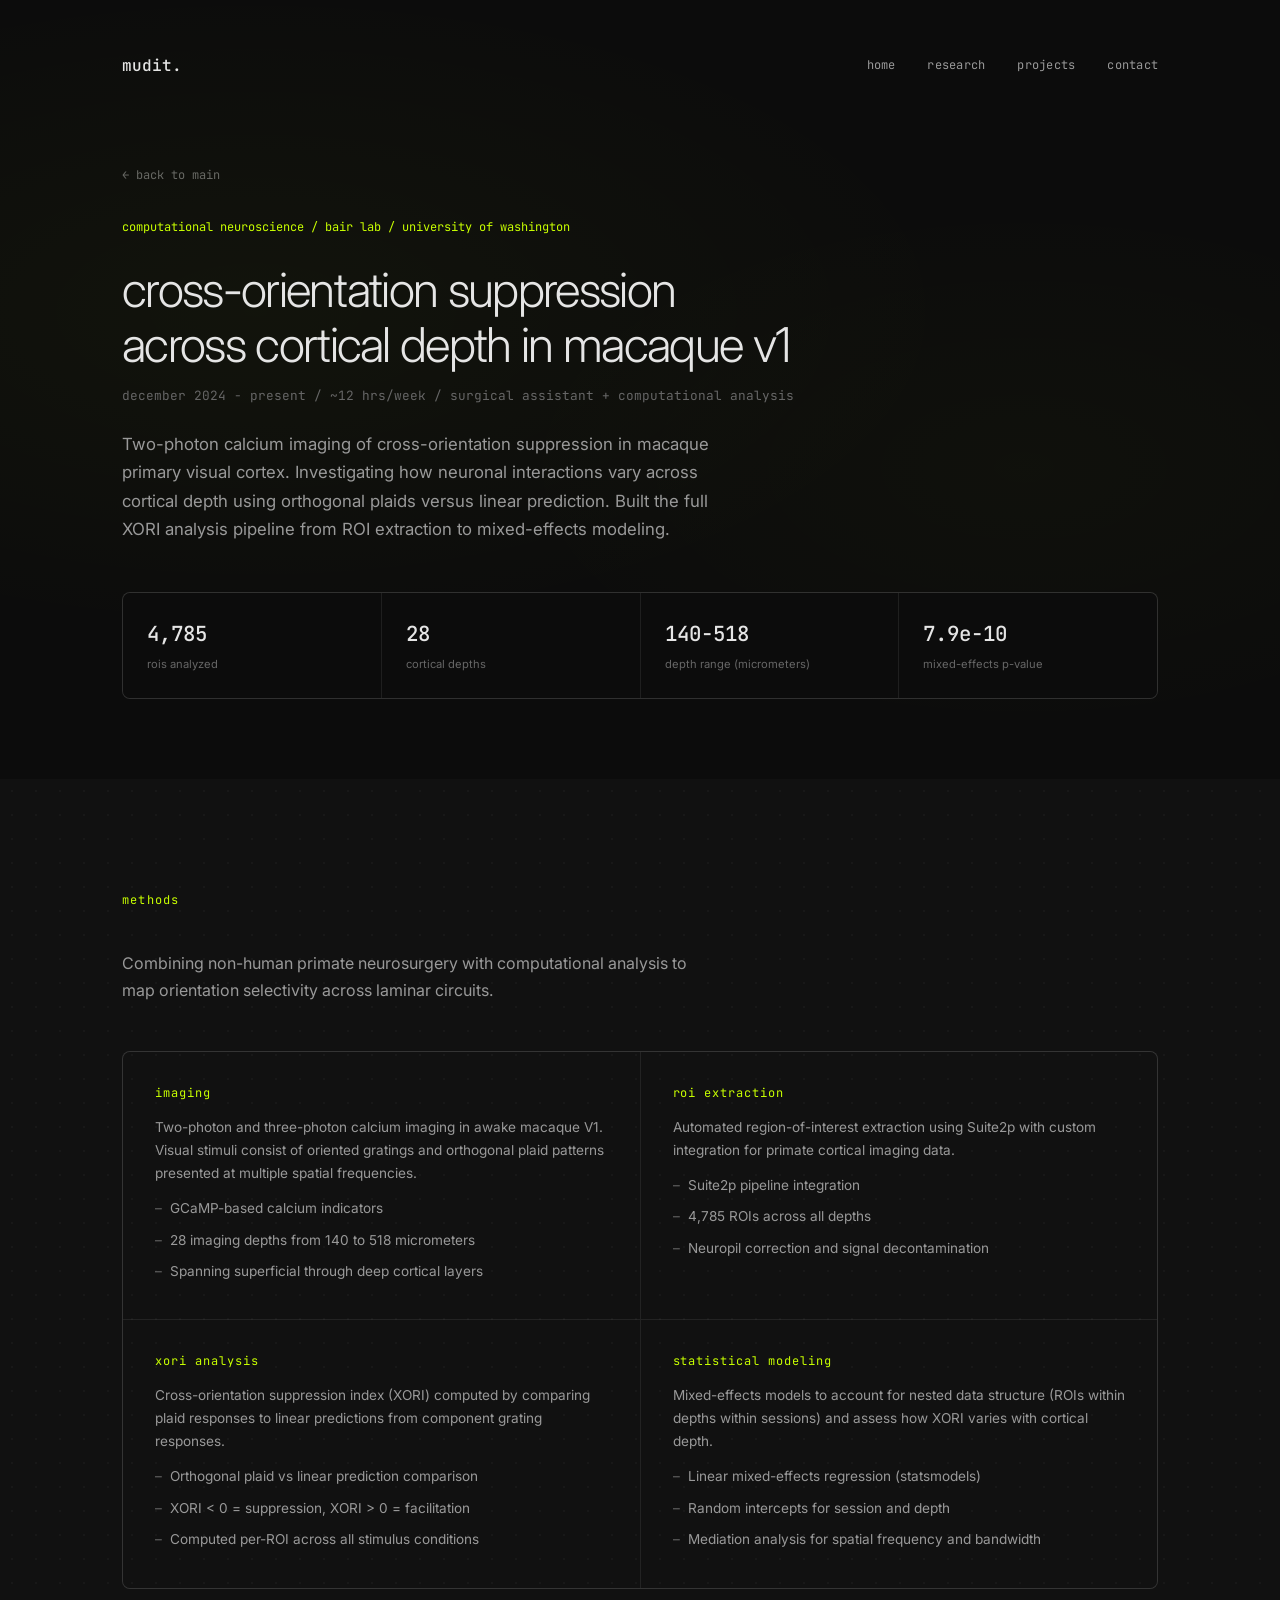
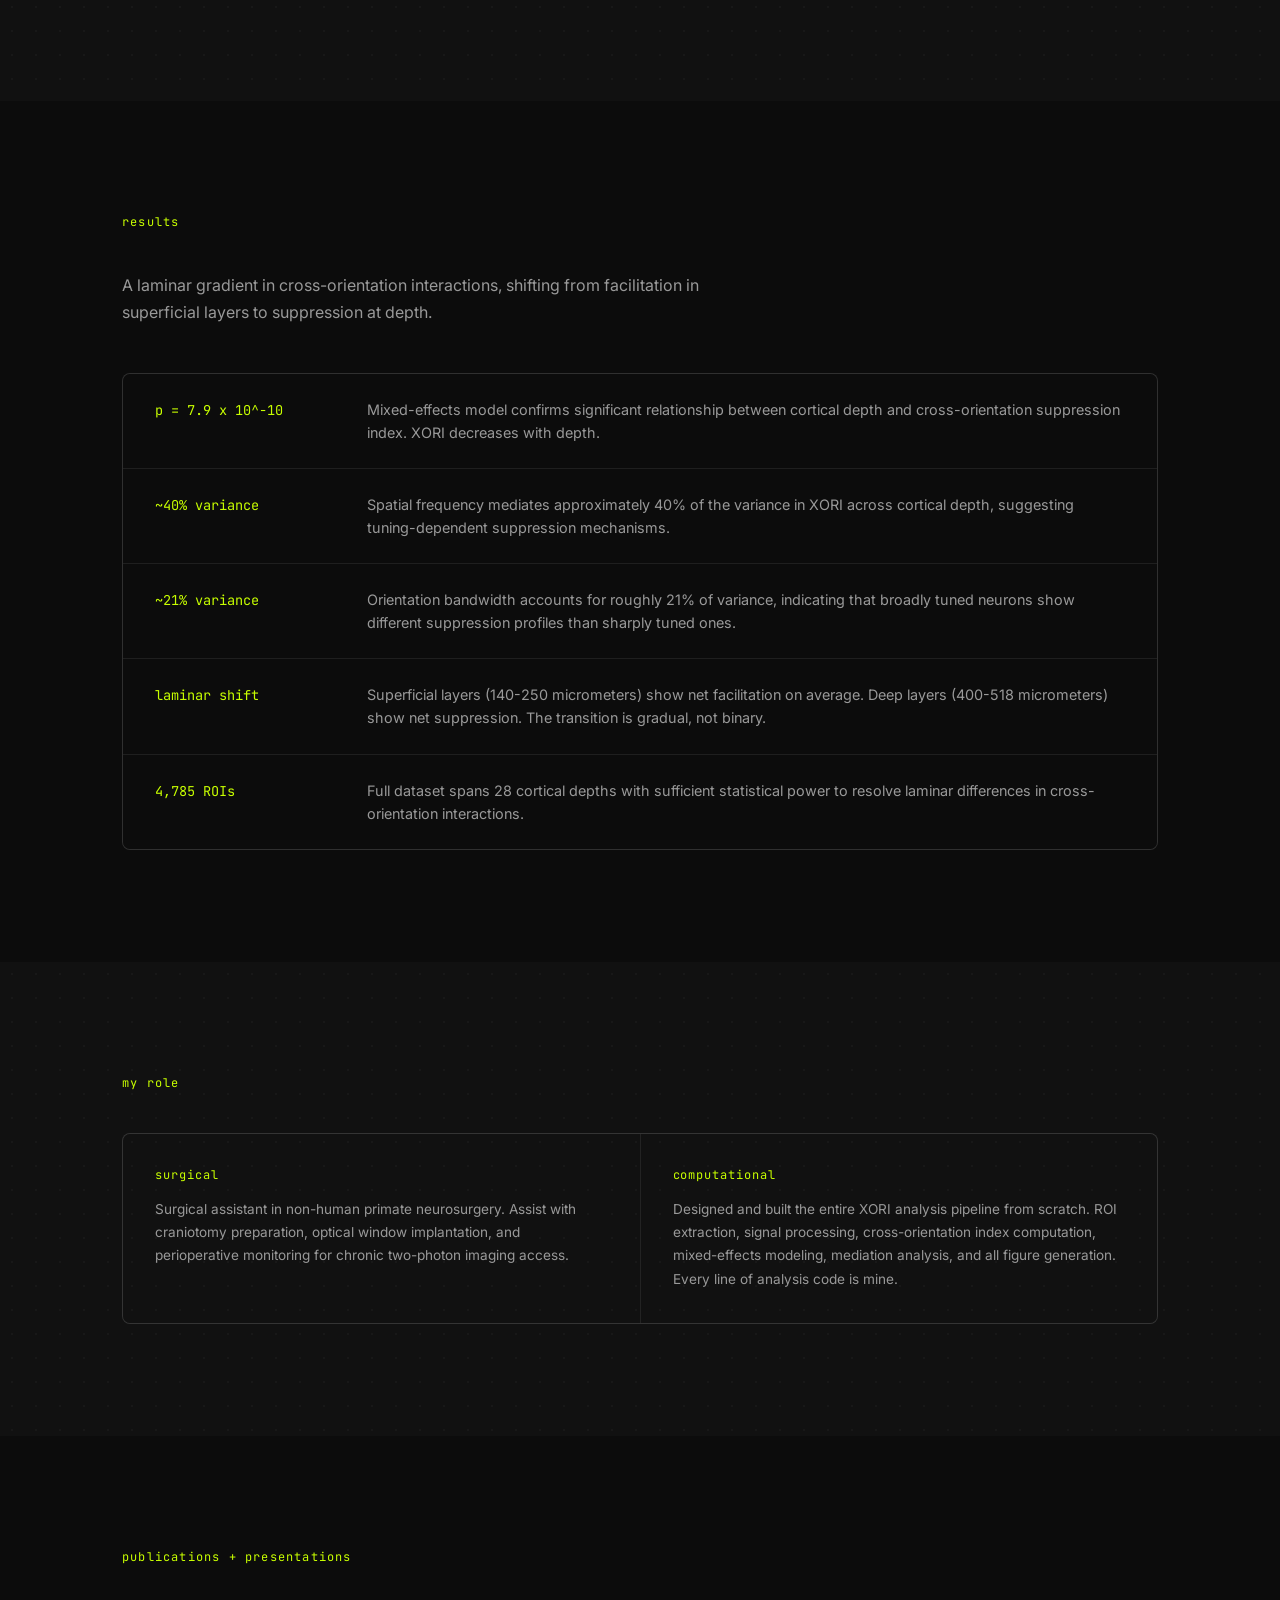
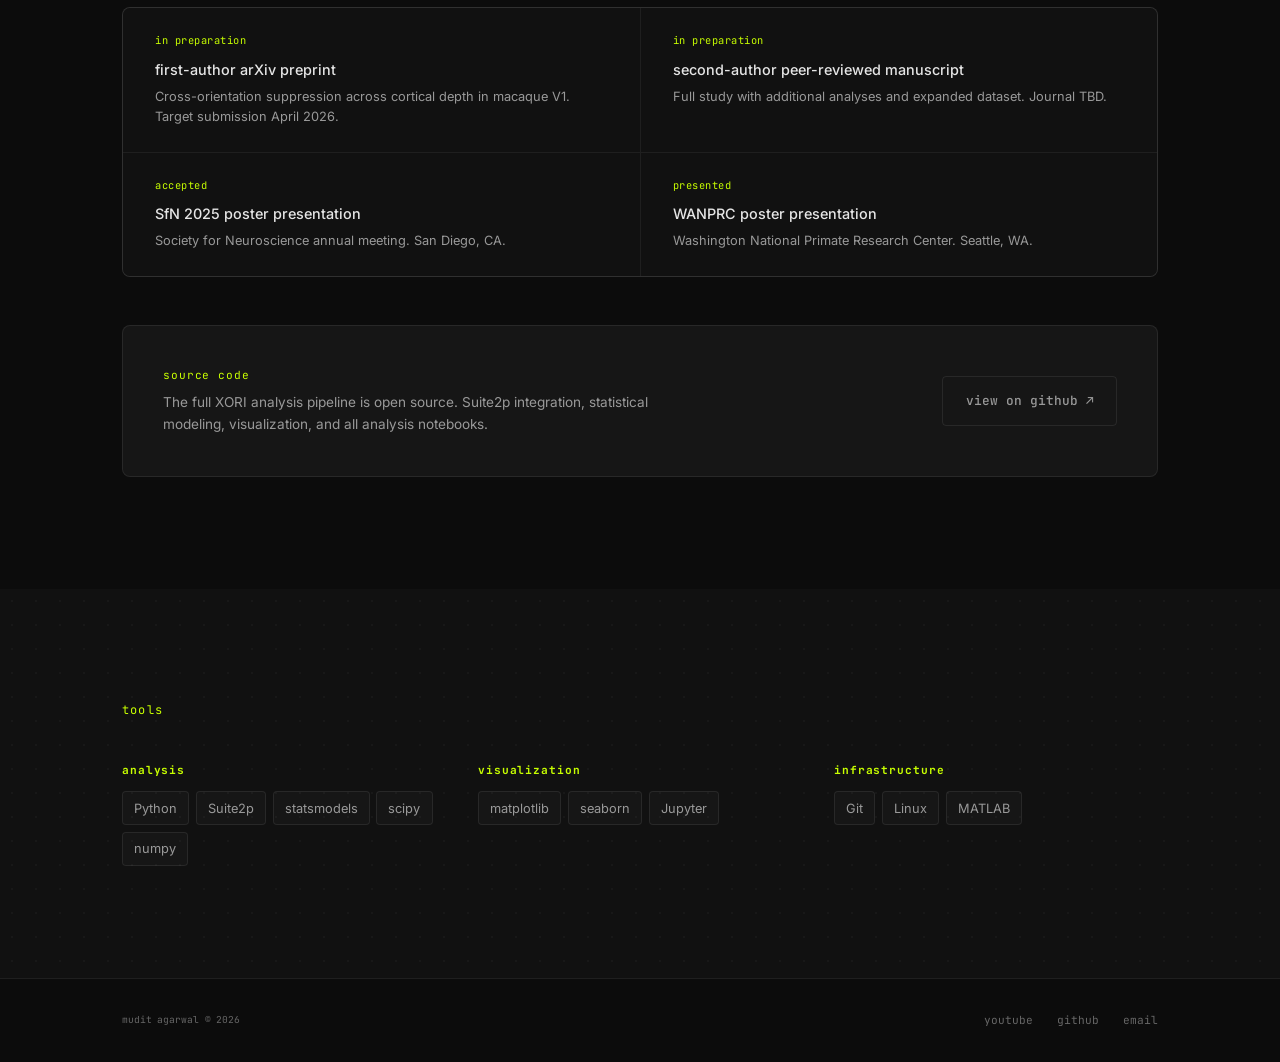
==== bair-lab.html @ 614f2a37 "feat: major v2 update with personality, dynamic stats, scroll cat Rotating status bar with fun messa" ====
<!DOCTYPE html>
<html lang="en">
<head>
  <meta charset="UTF-8">
  <meta name="viewport" content="width=device-width, initial-scale=1.0">
  <title>Bair Lab | Mudit Agarwal</title>
  <meta name="description" content="Two-photon calcium imaging of cross-orientation suppression in macaque V1. Bair Lab, University of Washington.">
  <link rel="icon" type="image/svg+xml" href="favicon.svg">
  <link rel="stylesheet" href="styles.css">
  <link rel="preconnect" href="https://fonts.googleapis.com">
  <link rel="preconnect" href="https://fonts.gstatic.com" crossorigin>
  <link href="https://fonts.googleapis.com/css2?family=Inter:wght@300;400;500;600&family=JetBrains+Mono:wght@400;500&display=swap" rel="stylesheet">
  <style>
    /* bair lab page-specific styles */
    .back-link {
      font-family: var(--mono);
      font-size: 0.75rem;
      color: var(--text-dim);
      transition: color var(--transition), padding-left 0.2s ease;
      display: inline-flex;
      align-items: center;
      gap: 0.4rem;
    }

    .back-link:hover {
      color: var(--accent);
      padding-left: 0.25rem;
    }

    .lab-hero {
      padding: 10rem 0 5rem;
      position: relative;
      overflow: hidden;
    }

    .lab-hero::before {
      content: '';
      position: absolute;
      inset: 0;
      background:
        radial-gradient(ellipse 80% 60% at 20% 40%, rgba(200, 255, 0, 0.03) 0%, transparent 70%),
        radial-gradient(ellipse 60% 50% at 80% 60%, rgba(200, 255, 0, 0.02) 0%, transparent 70%);
      pointer-events: none;
    }

    .lab-hero-content {
      position: relative;
      z-index: 2;
      max-width: 700px;
    }

    .lab-hero-tag {
      font-family: var(--mono);
      font-size: 0.75rem;
      color: var(--accent);
      text-transform: lowercase;
      margin-bottom: 1.5rem;
      animation: hero-fade-up 0.8s var(--ease-out-expo) 0.1s both;
    }

    .lab-hero-title {
      font-size: clamp(2rem, 4vw, 3rem);
      font-weight: 300;
      line-height: 1.15;
      letter-spacing: -0.035em;
      margin-bottom: 0.75rem;
      animation: hero-fade-up 0.8s var(--ease-out-expo) 0.25s both;
    }

    .lab-hero-role {
      font-family: var(--mono);
      font-size: 0.8rem;
      color: var(--text-dim);
      margin-bottom: 1.5rem;
      animation: hero-fade-up 0.8s var(--ease-out-expo) 0.35s both;
    }

    .lab-hero-desc {
      color: var(--text-secondary);
      font-size: 1.05rem;
      line-height: 1.7;
      max-width: 600px;
      animation: hero-fade-up 0.8s var(--ease-out-expo) 0.45s both;
    }

    .lab-stats {
      display: grid;
      grid-template-columns: repeat(4, 1fr);
      gap: 1px;
      background: var(--border);
      border: 1px solid var(--border);
      border-radius: 8px;
      overflow: hidden;
      margin-top: 3rem;
      animation: hero-fade-up 0.8s var(--ease-out-expo) 0.55s both;
    }

    .lab-stat {
      background: var(--bg);
      padding: 1.5rem;
      display: flex;
      flex-direction: column;
      gap: 0.25rem;
      transition: background 0.3s ease;
    }

    .lab-stat:hover {
      background: var(--bg-card);
    }

    .lab-stat-num {
      font-family: var(--mono);
      font-size: 1.3rem;
      color: var(--text);
      font-weight: 500;
    }

    .lab-stat-label {
      font-size: 0.7rem;
      color: var(--text-dim);
      text-transform: lowercase;
    }

    /* methods */
    .methods-grid {
      display: grid;
      grid-template-columns: repeat(2, 1fr);
      gap: 1px;
      background: var(--border);
      border: 1px solid var(--border);
      border-radius: 8px;
      overflow: hidden;
    }

    .method-card {
      background: var(--bg-alt);
      padding: 2rem;
      transition: background 0.3s ease;
    }

    .method-card:hover {
      background: var(--bg-card-hover);
    }

    .method-card h4 {
      font-family: var(--mono);
      font-size: 0.75rem;
      color: var(--accent);
      text-transform: lowercase;
      letter-spacing: 0.08em;
      margin-bottom: 0.75rem;
      font-weight: 400;
    }

    .method-card p {
      color: var(--text-secondary);
      font-size: 0.85rem;
      line-height: 1.7;
    }

    .method-card ul {
      list-style: none;
      margin-top: 0.5rem;
    }

    .method-card li {
      color: var(--text-secondary);
      font-size: 0.85rem;
      padding: 0.3rem 0;
      line-height: 1.6;
    }

    .method-card li::before {
      content: '\2013';
      margin-right: 0.5rem;
      color: var(--text-dim);
    }

    /* results */
    .results-list {
      display: flex;
      flex-direction: column;
      gap: 1px;
      background: var(--border);
      border: 1px solid var(--border);
      border-radius: 8px;
      overflow: hidden;
    }

    .result-item {
      background: var(--bg);
      padding: 1.5rem 2rem;
      display: grid;
      grid-template-columns: 180px 1fr;
      gap: 2rem;
      align-items: baseline;
      transition: background 0.3s ease;
    }

    .result-item:hover {
      background: var(--bg-card);
    }

    .result-metric {
      font-family: var(--mono);
      font-size: 0.85rem;
      color: var(--accent);
    }

    .result-desc {
      color: var(--text-secondary);
      font-size: 0.9rem;
      line-height: 1.6;
    }

    /* publications */
    .output-grid {
      display: grid;
      grid-template-columns: repeat(2, 1fr);
      gap: 1px;
      background: var(--border);
      border: 1px solid var(--border);
      border-radius: 8px;
      overflow: hidden;
    }

    .output-card {
      background: var(--bg-alt);
      padding: 1.5rem 2rem;
      transition: background 0.3s ease;
    }

    .output-card:hover {
      background: var(--bg-card-hover);
    }

    .output-status {
      font-family: var(--mono);
      font-size: 0.65rem;
      color: var(--accent);
      text-transform: lowercase;
      margin-bottom: 0.5rem;
      letter-spacing: 0.05em;
    }

    .output-card h4 {
      font-size: 0.9rem;
      font-weight: 500;
      margin-bottom: 0.35rem;
    }

    .output-card p {
      color: var(--text-secondary);
      font-size: 0.8rem;
      line-height: 1.6;
    }

    /* github cta */
    .repo-cta {
      border: 1px solid var(--border);
      border-radius: 8px;
      padding: 2.5rem;
      background: var(--bg-card);
      display: flex;
      align-items: center;
      justify-content: space-between;
      gap: 2rem;
      transition: border-color 0.4s ease;
      margin-top: 3rem;
    }

    .repo-cta:hover {
      border-color: var(--border-hover);
    }

    .repo-cta-text h4 {
      font-family: var(--mono);
      font-size: 0.7rem;
      color: var(--accent);
      text-transform: lowercase;
      letter-spacing: 0.08em;
      margin-bottom: 0.5rem;
      font-weight: 400;
    }

    .repo-cta-text p {
      color: var(--text-secondary);
      font-size: 0.85rem;
      line-height: 1.6;
      max-width: 500px;
    }

    @media (max-width: 900px) {
      .lab-stats {
        grid-template-columns: repeat(2, 1fr);
      }

      .methods-grid {
        grid-template-columns: 1fr;
      }

      .output-grid {
        grid-template-columns: 1fr;
      }

      .result-item {
        grid-template-columns: 1fr;
        gap: 0.35rem;
      }
    }

    @media (max-width: 640px) {
      .lab-hero {
        padding: 7rem 0 3rem;
      }

      .lab-stats {
        grid-template-columns: 1fr 1fr;
      }

      .repo-cta {
        flex-direction: column;
        align-items: flex-start;
        padding: 2rem 1.5rem;
      }
    }

    @media (max-width: 414px) {
      .lab-hero {
        padding: 6rem 0 2.5rem;
      }

      .method-card {
        padding: 1.5rem;
      }
    }
  </style>
</head>
<body>

  <nav class="nav" id="nav">
    <div class="nav-inner">
      <a href="index.html" class="nav-name">mudit.</a>
      <div class="nav-links" id="navLinks">
        <a href="index.html">home</a>
        <a href="index.html#research">research</a>
        <a href="index.html#projects">projects</a>
        <a href="index.html#contact">contact</a>
      </div>
      <button class="nav-toggle" id="navToggle" aria-label="Menu">
        <span></span><span></span>
      </button>
    </div>
  </nav>

  <main>

    <section class="lab-hero">
      <div class="container">
        <a href="index.html" class="back-link">&larr; back to main</a>
        <div class="lab-hero-content" style="margin-top: 2rem;">
          <p class="lab-hero-tag">computational neuroscience / bair lab / university of washington</p>
          <h1 class="lab-hero-title">
            cross-orientation suppression<br>
            across cortical depth in macaque v1
          </h1>
          <p class="lab-hero-role">december 2024 - present / ~12 hrs/week / surgical assistant + computational analysis</p>
          <p class="lab-hero-desc">
            Two-photon calcium imaging of cross-orientation suppression in macaque primary visual cortex.
            Investigating how neuronal interactions vary across cortical depth using orthogonal plaids
            versus linear prediction. Built the full XORI analysis pipeline from ROI extraction to
            mixed-effects modeling.
          </p>
        </div>

        <div class="lab-stats">
          <div class="lab-stat">
            <span class="lab-stat-num">4,785</span>
            <span class="lab-stat-label">ROIs analyzed</span>
          </div>
          <div class="lab-stat">
            <span class="lab-stat-num">28</span>
            <span class="lab-stat-label">cortical depths</span>
          </div>
          <div class="lab-stat">
            <span class="lab-stat-num">140-518</span>
            <span class="lab-stat-label">depth range (micrometers)</span>
          </div>
          <div class="lab-stat">
            <span class="lab-stat-num">7.9e-10</span>
            <span class="lab-stat-label">mixed-effects p-value</span>
          </div>
        </div>
      </div>
    </section>

    <section class="section section-alt" id="methods">
      <div class="container">
        <h2 class="section-label mono">methods</h2>
        <p class="section-intro">Combining non-human primate neurosurgery with computational analysis to map orientation selectivity across laminar circuits.</p>

        <div class="methods-grid">
          <div class="method-card">
            <h4>imaging</h4>
            <p>Two-photon and three-photon calcium imaging in awake macaque V1. Visual stimuli consist of oriented gratings and orthogonal plaid patterns presented at multiple spatial frequencies.</p>
            <ul>
              <li>GCaMP-based calcium indicators</li>
              <li>28 imaging depths from 140 to 518 micrometers</li>
              <li>Spanning superficial through deep cortical layers</li>
            </ul>
          </div>
          <div class="method-card">
            <h4>roi extraction</h4>
            <p>Automated region-of-interest extraction using Suite2p with custom integration for primate cortical imaging data.</p>
            <ul>
              <li>Suite2p pipeline integration</li>
              <li>4,785 ROIs across all depths</li>
              <li>Neuropil correction and signal decontamination</li>
            </ul>
          </div>
          <div class="method-card">
            <h4>xori analysis</h4>
            <p>Cross-orientation suppression index (XORI) computed by comparing plaid responses to linear predictions from component grating responses.</p>
            <ul>
              <li>Orthogonal plaid vs linear prediction comparison</li>
              <li>XORI &lt; 0 = suppression, XORI &gt; 0 = facilitation</li>
              <li>Computed per-ROI across all stimulus conditions</li>
            </ul>
          </div>
          <div class="method-card">
            <h4>statistical modeling</h4>
            <p>Mixed-effects models to account for nested data structure (ROIs within depths within sessions) and assess how XORI varies with cortical depth.</p>
            <ul>
              <li>Linear mixed-effects regression (statsmodels)</li>
              <li>Random intercepts for session and depth</li>
              <li>Mediation analysis for spatial frequency and bandwidth</li>
            </ul>
          </div>
        </div>
      </div>
    </section>

    <section class="section" id="results">
      <div class="container">
        <h2 class="section-label mono">results</h2>
        <p class="section-intro">A laminar gradient in cross-orientation interactions, shifting from facilitation in superficial layers to suppression at depth.</p>

        <div class="results-list">
          <div class="result-item">
            <span class="result-metric">p = 7.9 x 10^-10</span>
            <span class="result-desc">Mixed-effects model confirms significant relationship between cortical depth and cross-orientation suppression index. XORI decreases with depth.</span>
          </div>
          <div class="result-item">
            <span class="result-metric">~40% variance</span>
            <span class="result-desc">Spatial frequency mediates approximately 40% of the variance in XORI across cortical depth, suggesting tuning-dependent suppression mechanisms.</span>
          </div>
          <div class="result-item">
            <span class="result-metric">~21% variance</span>
            <span class="result-desc">Orientation bandwidth accounts for roughly 21% of variance, indicating that broadly tuned neurons show different suppression profiles than sharply tuned ones.</span>
          </div>
          <div class="result-item">
            <span class="result-metric">laminar shift</span>
            <span class="result-desc">Superficial layers (140-250 micrometers) show net facilitation on average. Deep layers (400-518 micrometers) show net suppression. The transition is gradual, not binary.</span>
          </div>
          <div class="result-item">
            <span class="result-metric">4,785 ROIs</span>
            <span class="result-desc">Full dataset spans 28 cortical depths with sufficient statistical power to resolve laminar differences in cross-orientation interactions.</span>
          </div>
        </div>
      </div>
    </section>

    <section class="section section-alt" id="role">
      <div class="container">
        <h2 class="section-label mono">my role</h2>
        <div class="methods-grid">
          <div class="method-card">
            <h4>surgical</h4>
            <p>Surgical assistant in non-human primate neurosurgery. Assist with craniotomy preparation, optical window implantation, and perioperative monitoring for chronic two-photon imaging access.</p>
          </div>
          <div class="method-card">
            <h4>computational</h4>
            <p>Designed and built the entire XORI analysis pipeline from scratch. ROI extraction, signal processing, cross-orientation index computation, mixed-effects modeling, mediation analysis, and all figure generation. Every line of analysis code is mine.</p>
          </div>
        </div>
      </div>
    </section>

    <section class="section" id="outputs">
      <div class="container">
        <h2 class="section-label mono">publications + presentations</h2>

        <div class="output-grid">
          <div class="output-card">
            <div class="output-status">in preparation</div>
            <h4>first-author arXiv preprint</h4>
            <p>Cross-orientation suppression across cortical depth in macaque V1. Target submission April 2026.</p>
          </div>
          <div class="output-card">
            <div class="output-status">in preparation</div>
            <h4>second-author peer-reviewed manuscript</h4>
            <p>Full study with additional analyses and expanded dataset. Journal TBD.</p>
          </div>
          <div class="output-card">
            <div class="output-status">accepted</div>
            <h4>SfN 2025 poster presentation</h4>
            <p>Society for Neuroscience annual meeting. San Diego, CA.</p>
          </div>
          <div class="output-card">
            <div class="output-status">presented</div>
            <h4>WANPRC poster presentation</h4>
            <p>Washington National Primate Research Center. Seattle, WA.</p>
          </div>
        </div>

        <div class="repo-cta">
          <div class="repo-cta-text">
            <h4>source code</h4>
            <p>The full XORI analysis pipeline is open source. Suite2p integration, statistical modeling, visualization, and all analysis notebooks.</p>
          </div>
          <a href="https://github.com/dreamlessx/XORI_Data_Analysis" target="_blank" rel="noopener" class="btn btn-ghost">view on github &nearr;</a>
        </div>
      </div>
    </section>

    <section class="section section-alt" id="tools">
      <div class="container">
        <h2 class="section-label mono">tools</h2>
        <div class="tools-grid">
          <div class="tools-group">
            <h4 class="mono">analysis</h4>
            <div class="tools-tags">
              <span>Python</span>
              <span>Suite2p</span>
              <span>statsmodels</span>
              <span>scipy</span>
              <span>numpy</span>
            </div>
          </div>
          <div class="tools-group">
            <h4 class="mono">visualization</h4>
            <div class="tools-tags">
              <span>matplotlib</span>
              <span>seaborn</span>
              <span>Jupyter</span>
            </div>
          </div>
          <div class="tools-group">
            <h4 class="mono">infrastructure</h4>
            <div class="tools-tags">
              <span>Git</span>
              <span>Linux</span>
              <span>MATLAB</span>
            </div>
          </div>
        </div>
      </div>
    </section>

  </main>

  <footer class="footer">
    <div class="container footer-inner">
      <span class="mono">mudit agarwal &copy; 2026</span>
      <span class="footer-links">
        <a href="https://youtube.com/@theoverzealouspremed" target="_blank" rel="noopener">youtube</a>
        <a href="https://github.com/dreamlessx" target="_blank" rel="noopener">github</a>
        <a href="mailto:muditagar2005@gmail.com">email</a>
      </span>
    </div>
  </footer>

  <script>
    // nav scroll behavior
    const nav = document.getElementById('nav');
    window.addEventListener('scroll', () => {
      nav.classList.toggle('scrolled', window.scrollY > 20);
    });

    // mobile nav toggle
    const navToggle = document.getElementById('navToggle');
    const navLinks = document.getElementById('navLinks');
    navToggle.addEventListener('click', () => {
      navToggle.classList.toggle('open');
      navLinks.classList.toggle('open');
    });

    navLinks.querySelectorAll('a').forEach(link => {
      link.addEventListener('click', () => {
        navToggle.classList.remove('open');
        navLinks.classList.remove('open');
      });
    });

    // fade-in on scroll
    const observer = new IntersectionObserver((entries) => {
      entries.forEach(entry => {
        if (entry.isIntersecting) {
          entry.target.classList.add('visible');
        }
      });
    }, { threshold: 0.1 });

    document.querySelectorAll('.section').forEach(section => {
      section.classList.add('fade-in');
      observer.observe(section);
    });
  </script>

</body>
</html>
---- styles.css ----
/* mudit agarwal — personal site */

*, *::before, *::after {
  margin: 0;
  padding: 0;
  box-sizing: border-box;
}

:root {
  --bg: #0c0c0c;
  --bg-alt: #111111;
  --bg-card: #161616;
  --bg-card-hover: #1c1c1c;
  --text: #e5e5e5;
  --text-secondary: #999999;
  --text-dim: #666666;
  --accent: #c8ff00;
  --accent-dim: rgba(200, 255, 0, 0.1);
  --accent-glow: rgba(200, 255, 0, 0.15);
  --border: rgba(255, 255, 255, 0.08);
  --border-hover: rgba(255, 255, 255, 0.15);
  --font: 'Inter', -apple-system, BlinkMacSystemFont, sans-serif;
  --mono: 'JetBrains Mono', 'SF Mono', 'Fira Code', monospace;
  --transition: 0.2s ease;
  --ease-out-expo: cubic-bezier(0.16, 1, 0.3, 1);
}

/* --- selection color --- */
::selection {
  background: rgba(200, 255, 0, 0.25);
  color: #fff;
}

::-moz-selection {
  background: rgba(200, 255, 0, 0.25);
  color: #fff;
}

/* --- focus states --- */
:focus-visible {
  outline: 2px solid var(--accent);
  outline-offset: 2px;
}

html {
  scroll-behavior: smooth;
  scroll-padding-top: 7rem;
  -webkit-font-smoothing: antialiased;
  -moz-osx-font-smoothing: grayscale;
}

body {
  font-family: var(--font);
  background: var(--bg);
  color: var(--text);
  line-height: 1.65;
  overflow-x: hidden;
}

a {
  color: inherit;
  text-decoration: none;
  transition: color var(--transition);
}

.mono {
  font-family: var(--mono);
  font-size: 0.8em;
  letter-spacing: -0.01em;
}

.container {
  max-width: 1100px;
  margin: 0 auto;
  padding: 0 2rem;
}

/* --- nav --- */
.nav {
  position: fixed;
  top: 33px;
  left: 0;
  right: 0;
  z-index: 100;
  padding: 1.25rem 0;
  transition: all var(--transition);
}

.nav.scrolled {
  background: rgba(12, 12, 12, 0.85);
  backdrop-filter: blur(20px);
  -webkit-backdrop-filter: blur(20px);
  border-bottom: 1px solid var(--border);
  padding: 0.75rem 0;
}

.nav-inner {
  max-width: 1100px;
  margin: 0 auto;
  padding: 0 2rem;
  display: flex;
  align-items: center;
  justify-content: space-between;
}

.nav-name {
  font-family: var(--mono);
  font-size: 1rem;
  font-weight: 500;
  color: var(--text);
}

.nav-links {
  display: flex;
  gap: 2rem;
}

.nav-links a {
  font-family: var(--mono);
  font-size: 0.75rem;
  color: var(--text-secondary);
  transition: color var(--transition);
  letter-spacing: 0.02em;
  position: relative;
}

.nav-links a::after {
  content: '';
  position: absolute;
  bottom: -4px;
  left: 0;
  width: 0;
  height: 1px;
  background: var(--accent);
  transition: width 0.3s var(--ease-out-expo);
}

.nav-links a:hover {
  color: var(--text);
}

.nav-links a:hover::after {
  width: 100%;
}

.nav-toggle {
  display: none;
  background: none;
  border: none;
  cursor: pointer;
  padding: 0.75rem;
  flex-direction: column;
  gap: 5px;
}

.nav-toggle span {
  display: block;
  width: 20px;
  height: 1.5px;
  background: var(--text);
  transition: all var(--transition);
}

.nav-toggle.open span:first-child {
  transform: rotate(45deg) translate(2px, 2px);
}

.nav-toggle.open span:last-child {
  transform: rotate(-45deg) translate(2px, -2px);
}

/* --- hero --- */
.hero {
  min-height: 100vh;
  display: flex;
  align-items: center;
  padding: 8rem 0 6rem;
  position: relative;
  overflow: hidden;
}

.hero::before {
  content: '';
  position: absolute;
  inset: 0;
  background:
    radial-gradient(ellipse 80% 60% at 20% 40%, rgba(200, 255, 0, 0.03) 0%, transparent 70%),
    radial-gradient(ellipse 60% 50% at 80% 60%, rgba(200, 255, 0, 0.02) 0%, transparent 70%);
  pointer-events: none;
}

.hero::after {
  content: '';
  position: absolute;
  inset: 0;
  background-image: url("data:image/svg+xml,%3Csvg viewBox='0 0 256 256' xmlns='http://www.w3.org/2000/svg'%3E%3Cfilter id='noise'%3E%3CfeTurbulence type='fractalNoise' baseFrequency='0.85' numOctaves='4' stitchTiles='stitch'/%3E%3C/filter%3E%3Crect width='100%25' height='100%25' filter='url(%23noise)' opacity='0.015'/%3E%3C/svg%3E");
  background-repeat: repeat;
  background-size: 256px 256px;
  pointer-events: none;
  opacity: 0.5;
}

/* hero entrance keyframes */
@keyframes hero-fade-up {
  from {
    opacity: 0;
    transform: translateY(24px);
  }
  to {
    opacity: 1;
    transform: translateY(0);
  }
}

.hero-tag {
  color: var(--accent);
  margin-bottom: 1.5rem;
  font-size: 0.8rem;
  text-transform: lowercase;
  animation: hero-fade-up 0.8s var(--ease-out-expo) 0.1s both;
}

.hero-title {
  font-size: clamp(2.2rem, 5vw, 3.8rem);
  font-weight: 300;
  line-height: 1.15;
  letter-spacing: -0.035em;
  margin-bottom: 1.5rem;
  max-width: 800px;
  animation: hero-fade-up 0.8s var(--ease-out-expo) 0.25s both;
}

.hero-sub {
  color: var(--text-secondary);
  font-size: 1.05rem;
  max-width: 600px;
  line-height: 1.7;
  margin-bottom: 2.5rem;
  animation: hero-fade-up 0.8s var(--ease-out-expo) 0.4s both;
}

.hero-links {
  display: flex;
  gap: 0.75rem;
  flex-wrap: wrap;
  animation: hero-fade-up 0.8s var(--ease-out-expo) 0.55s both;
}

/* --- buttons --- */
.btn {
  display: inline-flex;
  align-items: center;
  gap: 0.4rem;
  font-family: var(--mono);
  font-size: 0.8rem;
  padding: 0.85rem 1.4rem;
  border: 1px solid var(--accent);
  background: var(--accent);
  color: var(--bg);
  border-radius: 4px;
  cursor: pointer;
  transition: all 0.25s var(--ease-out-expo);
  text-decoration: none;
  font-weight: 500;
}

.btn:hover {
  background: transparent;
  color: var(--accent);
  box-shadow: 0 0 20px rgba(200, 255, 0, 0.12);
}

.btn:active {
  transform: scale(0.97);
}

.btn-ghost {
  background: transparent;
  color: var(--text-secondary);
  border-color: var(--border);
}

.btn-ghost:hover {
  border-color: var(--text-secondary);
  color: var(--text);
  box-shadow: none;
}

.btn-block {
  width: 100%;
  justify-content: center;
}

/* --- sections --- */
.section {
  padding: 7rem 0;
}

.section-alt {
  background: var(--bg-alt);
  position: relative;
}

/* subtle dot grid on alt sections */
.section-alt::before {
  content: '';
  position: absolute;
  inset: 0;
  background-image: radial-gradient(circle, rgba(255, 255, 255, 0.03) 1px, transparent 1px);
  background-size: 24px 24px;
  pointer-events: none;
}

.section-label {
  font-size: 0.75rem;
  color: var(--accent);
  text-transform: lowercase;
  letter-spacing: 0.1em;
  margin-bottom: 2.5rem;
  font-weight: 400;
}

.section-intro {
  color: var(--text-secondary);
  max-width: 600px;
  margin-bottom: 3rem;
  font-size: 1rem;
}

/* --- about --- */
.about-grid {
  display: grid;
  grid-template-columns: 1fr 300px;
  gap: 4rem;
  align-items: start;
}

.about-text p {
  margin-bottom: 1.25rem;
  color: var(--text-secondary);
  font-size: 0.95rem;
  line-height: 1.75;
}

.about-text .lead {
  font-size: 1.3rem;
  color: var(--text);
  font-weight: 300;
  line-height: 1.5;
  margin-bottom: 1.5rem;
}

.about-text a {
  color: var(--accent);
  text-decoration: underline;
  text-underline-offset: 3px;
  transition: text-underline-offset 0.2s ease;
}

.about-text a:hover {
  text-underline-offset: 5px;
}

.about-stats {
  display: grid;
  grid-template-columns: 1fr 1fr;
  gap: 1px;
  background: var(--border);
  border: 1px solid var(--border);
  border-radius: 8px;
  overflow: hidden;
}

.stat-card {
  background: var(--bg);
  padding: 1.25rem;
  display: flex;
  flex-direction: column;
  gap: 0.25rem;
  transition: background 0.3s ease;
}

.stat-card:hover {
  background: var(--bg-card);
}

.stat-num {
  font-size: 1.5rem;
  color: var(--text);
  font-weight: 500;
}

.stat-label {
  font-size: 0.75rem;
  color: var(--text-dim);
  text-transform: lowercase;
}

/* --- research --- */
.research-grid {
  display: grid;
  grid-template-columns: repeat(2, 1fr);
  gap: 1px;
  background: var(--border);
  border: 1px solid var(--border);
  border-radius: 8px;
  overflow: hidden;
}

.research-card {
  background: var(--bg-alt);
  padding: 2rem;
  transition: background 0.3s ease;
  position: relative;
}

.research-card::before {
  content: '';
  position: absolute;
  top: 0;
  left: 0;
  width: 2px;
  height: 100%;
  background: var(--accent);
  opacity: 0;
  transition: opacity 0.3s ease;
}

.research-card:hover {
  background: var(--bg-card-hover);
}

.research-card:hover::before {
  opacity: 1;
}

.research-meta {
  font-size: 0.7rem;
  color: var(--text-dim);
  margin-bottom: 0.75rem;
  text-transform: lowercase;
}

.research-card h3 {
  font-size: 1rem;
  font-weight: 500;
  margin-bottom: 0.35rem;
  letter-spacing: -0.01em;
}

.research-focus {
  font-family: var(--mono);
  font-size: 0.75rem;
  color: var(--accent);
  margin-bottom: 0.75rem;
}

.research-card > p:not(.research-focus):not(.research-output) {
  color: var(--text-secondary);
  font-size: 0.85rem;
  line-height: 1.65;
}

.research-output {
  margin-top: 0.75rem;
  font-size: 0.7rem;
  color: var(--text-dim);
  text-transform: lowercase;
}

/* --- project (landmarkdiff) --- */
.project-hero {
  border: 1px solid var(--border);
  border-radius: 8px;
  padding: 3rem;
  background: var(--bg-card);
  transition: border-color 0.4s ease;
}

.project-hero:hover {
  border-color: var(--border-hover);
}

.project-title {
  font-size: 2.2rem;
  font-weight: 300;
  letter-spacing: -0.03em;
  margin-bottom: 0.5rem;
}

.project-tagline {
  color: var(--text-dim);
  font-size: 0.7rem;
  max-width: 700px;
  margin-bottom: 2rem;
  line-height: 1.6;
}

.project-body {
  display: grid;
  grid-template-columns: 1fr 280px;
  gap: 3rem;
}

.project-text p {
  color: var(--text-secondary);
  font-size: 0.9rem;
  line-height: 1.7;
  margin-bottom: 1rem;
}

.project-stack h4 {
  color: var(--accent);
  font-size: 0.7rem;
  text-transform: lowercase;
  letter-spacing: 0.1em;
  margin-bottom: 1rem;
}

.project-stack ul {
  list-style: none;
}

.project-stack li {
  font-size: 0.85rem;
  color: var(--text-secondary);
  padding: 0.5rem 0;
  border-bottom: 1px solid var(--border);
  display: flex;
  gap: 0.75rem;
  transition: padding-left 0.2s ease;
}

.project-stack li:hover {
  padding-left: 0.25rem;
}

.project-stack li .mono {
  color: var(--text-dim);
  min-width: 70px;
  font-size: 0.7rem;
}

/* --- clinical --- */
.clinical-grid {
  display: grid;
  grid-template-columns: repeat(3, 1fr);
  gap: 1px;
  background: var(--border);
  border: 1px solid var(--border);
  border-radius: 8px;
  overflow: hidden;
  margin-bottom: 3rem;
}

.clinical-card {
  background: var(--bg-alt);
  padding: 2rem;
  transition: background 0.3s ease;
}

.clinical-card:hover {
  background: var(--bg-card-hover);
}

.clinical-card h3 {
  font-size: 0.95rem;
  font-weight: 500;
  margin-bottom: 0.35rem;
}

.clinical-meta {
  font-size: 0.7rem;
  color: var(--text-dim);
  margin-bottom: 0.75rem;
}

.clinical-card > p:last-child {
  color: var(--text-secondary);
  font-size: 0.85rem;
}

.shadowing {
  margin-bottom: 3rem;
}

.shadowing > h3 {
  font-size: 0.75rem;
  color: var(--text-dim);
  margin-bottom: 1.25rem;
  text-transform: lowercase;
}

.shadowing-grid {
  display: grid;
  grid-template-columns: repeat(5, 1fr);
  gap: 1px;
  background: var(--border);
  border: 1px solid var(--border);
  border-radius: 8px;
  overflow: hidden;
}

.shadowing-item {
  background: var(--bg-alt);
  padding: 1.25rem;
  display: flex;
  flex-direction: column;
  gap: 0.25rem;
  transition: background 0.3s ease;
}

.shadowing-item:hover {
  background: var(--bg-card-hover);
}

.shadowing-item .mono {
  color: var(--text);
  font-size: 0.75rem;
}

.shadowing-item span:last-child {
  font-size: 0.75rem;
  color: var(--text-dim);
}

.service > h3 {
  font-size: 0.75rem;
  color: var(--accent);
  text-transform: lowercase;
  letter-spacing: 0.1em;
  margin-bottom: 1.25rem;
  font-weight: 400;
}

.service-grid {
  display: grid;
  grid-template-columns: repeat(3, 1fr);
  gap: 1px;
  background: var(--border);
  border: 1px solid var(--border);
  border-radius: 8px;
  overflow: hidden;
}

.service-item {
  background: var(--bg-alt);
  padding: 1.5rem;
  transition: background 0.3s ease;
}

.service-item:hover {
  background: var(--bg-card-hover);
}

.service-item h4 {
  font-size: 0.9rem;
  font-weight: 500;
  margin-bottom: 0.5rem;
}

.service-item p {
  color: var(--text-secondary);
  font-size: 0.85rem;
}

/* --- mentorship --- */
.mentorship-intro {
  max-width: 650px;
  margin-bottom: 3rem;
}

.mentorship-intro .lead {
  font-size: 1.3rem;
  font-weight: 300;
  line-height: 1.5;
  margin-bottom: 1rem;
}

.mentorship-intro p:last-child {
  color: var(--text-secondary);
  font-size: 0.95rem;
}

.pricing-grid {
  display: grid;
  grid-template-columns: repeat(3, 1fr);
  gap: 1px;
  background: var(--border);
  border: 1px solid var(--border);
  border-radius: 8px;
  overflow: hidden;
  margin-bottom: 3rem;
}

.pricing-card {
  background: var(--bg-card);
  padding: 2rem;
  position: relative;
  transition: transform 0.3s var(--ease-out-expo), box-shadow 0.3s ease;
}

.pricing-card:hover {
  transform: translateY(-3px);
  box-shadow: 0 8px 30px rgba(0, 0, 0, 0.3);
  z-index: 2;
}

.pricing-featured {
  background: var(--bg-card-hover);
}

.pricing-featured::after {
  content: '';
  position: absolute;
  top: 0;
  left: 0;
  right: 0;
  height: 2px;
  background: var(--accent);
}

.pricing-badge {
  font-size: 0.65rem;
  color: var(--accent);
  text-transform: uppercase;
  letter-spacing: 0.1em;
  margin-bottom: 0.75rem;
}

.pricing-card h3 {
  font-size: 1.1rem;
  font-weight: 500;
  margin-bottom: 0.35rem;
}

.pricing-desc {
  color: var(--text-dim);
  font-size: 0.85rem;
  margin-bottom: 1rem;
}

.pricing-price {
  font-size: 1.8rem;
  font-weight: 500;
  margin-bottom: 1.5rem;
}

.pricing-price span {
  font-size: 0.7rem;
  color: var(--text-dim);
  font-weight: 400;
}

.pricing-card ul {
  list-style: none;
  margin-bottom: 1.5rem;
}

.pricing-card li {
  font-size: 0.85rem;
  color: var(--text-secondary);
  padding: 0.35rem 0;
}

.pricing-card li::before {
  content: '\2013';
  margin-right: 0.5rem;
  color: var(--text-dim);
}

.yt-cta {
  text-align: center;
  padding: 3rem;
  border: 1px solid var(--border);
  border-radius: 8px;
  background: var(--bg-card);
  transition: border-color 0.4s ease;
}

.yt-cta:hover {
  border-color: var(--border-hover);
}

.yt-cta .mono {
  color: var(--accent);
  font-size: 0.7rem;
  text-transform: uppercase;
  letter-spacing: 0.1em;
  margin-bottom: 0.5rem;
}

.yt-cta > p:not(.mono) {
  color: var(--text-secondary);
  font-size: 0.9rem;
  margin-bottom: 1.5rem;
}

/* --- contact --- */
.contact-grid {
  display: grid;
  grid-template-columns: 1fr 1fr;
  gap: 4rem;
  align-items: start;
}

.contact-text .lead {
  font-size: 1.3rem;
  font-weight: 300;
  line-height: 1.5;
  margin-bottom: 2rem;
}

.contact-links {
  display: flex;
  flex-direction: column;
  gap: 0.75rem;
}

.contact-link {
  font-size: 0.85rem;
  color: var(--text-secondary);
  transition: color var(--transition), padding-left 0.2s ease;
}

.contact-link:hover {
  color: var(--accent);
  padding-left: 0.25rem;
}

.contact-form {
  display: flex;
  flex-direction: column;
  gap: 0.75rem;
}

.form-row {
  display: grid;
  grid-template-columns: 1fr 1fr;
  gap: 0.75rem;
}

.contact-form input,
.contact-form select,
.contact-form textarea {
  font-family: var(--font);
  font-size: 0.85rem;
  padding: 0.9rem 1rem;
  background: var(--bg);
  border: 1px solid var(--border);
  border-radius: 4px;
  color: var(--text);
  transition: border-color 0.3s ease, box-shadow 0.3s ease;
  outline: none;
}

.contact-form input:focus,
.contact-form select:focus,
.contact-form textarea:focus {
  border-color: var(--accent);
  box-shadow: 0 0 0 3px rgba(200, 255, 0, 0.08);
}

.contact-form input::placeholder,
.contact-form textarea::placeholder {
  color: var(--text-dim);
  transition: color 0.2s ease;
}

.contact-form input:focus::placeholder,
.contact-form textarea:focus::placeholder {
  color: var(--text-secondary);
}

.contact-form select {
  cursor: pointer;
  -webkit-appearance: none;
  appearance: none;
}

.contact-form textarea {
  resize: vertical;
  min-height: 120px;
}

.form-success {
  display: none;
  font-family: var(--mono);
  font-size: 0.8rem;
  color: var(--accent);
  text-align: center;
  padding: 0.75rem;
}

.form-success.show {
  display: block;
  animation: hero-fade-up 0.5s var(--ease-out-expo) both;
}

/* --- footer --- */
.footer {
  border-top: 1px solid var(--border);
  padding: 2rem 0;
}

.footer-inner {
  display: flex;
  justify-content: space-between;
  align-items: center;
  font-size: 0.75rem;
  color: var(--text-dim);
}

.footer-links {
  display: flex;
  gap: 1.5rem;
}

.footer-links a {
  font-family: var(--mono);
  font-size: 0.7rem;
  color: var(--text-dim);
  transition: color var(--transition);
}

.footer-links a:hover {
  color: var(--text);
}

/* --- animations --- */
@keyframes fade-up {
  from {
    opacity: 0;
    transform: translateY(20px);
  }
  to {
    opacity: 1;
    transform: translateY(0);
  }
}

.fade-in {
  opacity: 0;
  transform: translateY(20px);
  transition: opacity 0.7s var(--ease-out-expo), transform 0.7s var(--ease-out-expo);
}

.fade-in.visible {
  opacity: 1;
  transform: translateY(0);
}

/* --- responsive --- */
@media (max-width: 900px) {
  .about-grid {
    grid-template-columns: 1fr;
    gap: 2rem;
  }

  .research-grid {
    grid-template-columns: 1fr;
  }

  .project-body {
    grid-template-columns: 1fr;
    gap: 2rem;
  }

  .clinical-grid {
    grid-template-columns: 1fr;
  }

  .shadowing-grid {
    grid-template-columns: repeat(3, 1fr);
  }

  .service-grid {
    grid-template-columns: 1fr;
  }

  .pricing-grid {
    grid-template-columns: 1fr;
  }

  .contact-grid {
    grid-template-columns: 1fr;
    gap: 2.5rem;
  }
}

@media (max-width: 640px) {
  .container {
    padding: 0 1.25rem;
  }

  .section {
    padding: 4rem 0;
  }

  .hero {
    padding: 6rem 0 4rem;
  }

  .hero-title {
    font-size: 1.8rem;
  }

  .nav-links {
    display: none;
    position: fixed;
    top: 0;
    left: 0;
    right: 0;
    bottom: 0;
    background: var(--bg);
    flex-direction: column;
    align-items: center;
    justify-content: center;
    gap: 2rem;
    z-index: 99;
  }

  .nav-links.open {
    display: flex;
  }

  .nav-links.open a {
    font-size: 1.2rem;
  }

  .nav-links a::after {
    display: none;
  }

  .nav-toggle {
    display: flex;
    z-index: 101;
  }

  .about-stats {
    grid-template-columns: repeat(3, 1fr);
  }

  .shadowing-grid {
    grid-template-columns: 1fr 1fr;
  }

  .form-row {
    grid-template-columns: 1fr;
  }

  .project-hero {
    padding: 2rem 1.5rem;
  }

  /* disable hover lift on mobile to avoid sticky :hover states */
  .pricing-card:hover {
    transform: none;
    box-shadow: none;
  }
}

@media (max-width: 414px) {
  .container {
    padding: 0 1rem;
  }

  .hero {
    padding: 5rem 0 3rem;
  }

  .hero-title {
    font-size: 1.6rem;
  }

  .hero-links {
    flex-direction: column;
  }

  .hero-links .btn {
    width: 100%;
    justify-content: center;
  }

  .about-stats {
    grid-template-columns: 1fr 1fr;
  }

  .shadowing-grid {
    grid-template-columns: 1fr;
  }

  .section {
    padding: 3.5rem 0;
  }

  .research-card,
  .clinical-card {
    padding: 1.5rem;
  }

  .project-hero {
    padding: 1.5rem 1.25rem;
  }

  .project-title {
    font-size: 1.6rem;
  }
}

/* --- status bar --- */
.status-bar {
  background: var(--bg-alt);
  border-bottom: 1px solid var(--border);
  padding: 0.5rem 0;
  font-size: 0.75rem;
  color: var(--text-secondary);
  position: relative;
  z-index: 101;
}

.status-bar-inner {
  max-width: 1100px;
  margin: 0 auto;
  padding: 0 2rem;
  display: flex;
  align-items: center;
  gap: 0.5rem;
}

.status-dot {
  width: 6px;
  height: 6px;
  border-radius: 50%;
  background: var(--accent);
  animation: pulse-dot 2s ease infinite;
}

@keyframes pulse-dot {
  0%, 100% { opacity: 1; }
  50% { opacity: 0.4; }
}

/* --- hero grid --- */
.hero-grid {
  display: grid;
  grid-template-columns: 1fr 280px;
  gap: 4rem;
  align-items: center;
}

.hero-content {
  position: relative;
  z-index: 2;
}

/* --- typing cat --- */
.hero-cat {
  position: relative;
  z-index: 2;
  animation: hero-fade-up 0.8s var(--ease-out-expo) 0.7s both;
}

.cat-scene {
  display: flex;
  flex-direction: column;
  align-items: center;
  gap: 0;
}

.cat-body {
  position: relative;
  width: 80px;
  height: 60px;
  background: var(--text-dim);
  border-radius: 40px 40px 20px 20px;
  z-index: 2;
}

.cat-head {
  position: absolute;
  top: -20px;
  left: 50%;
  transform: translateX(-50%);
  width: 50px;
  height: 40px;
  background: var(--text-dim);
  border-radius: 50% 50% 40% 40%;
}

.cat-ear {
  position: absolute;
  top: -10px;
  width: 14px;
  height: 18px;
  background: var(--text-dim);
  clip-path: polygon(50% 0%, 0% 100%, 100% 100%);
}

.cat-ear-l { left: 4px; transform: rotate(-10deg); }
.cat-ear-r { right: 4px; transform: rotate(10deg); }

.cat-eye {
  position: absolute;
  top: 14px;
  width: 6px;
  height: 6px;
  background: var(--accent);
  border-radius: 50%;
  animation: blink 4s ease infinite;
}

.cat-eye-l { left: 12px; }
.cat-eye-r { right: 12px; }

@keyframes blink {
  0%, 90%, 100% { transform: scaleY(1); }
  95% { transform: scaleY(0.1); }
}

.cat-paw {
  position: absolute;
  bottom: -4px;
  width: 16px;
  height: 20px;
  background: var(--text-dim);
  border-radius: 8px 8px 10px 10px;
  z-index: 3;
}

.cat-paw-l {
  left: 12px;
  animation: type-left 0.6s ease infinite alternate;
}

.cat-paw-r {
  right: 12px;
  animation: type-right 0.6s ease infinite alternate-reverse;
}

@keyframes type-left {
  0% { transform: translateY(0); }
  100% { transform: translateY(4px); }
}

@keyframes type-right {
  0% { transform: translateY(4px); }
  100% { transform: translateY(0); }
}

.cat-laptop {
  width: 120px;
  position: relative;
  margin-top: -8px;
}

.cat-screen {
  width: 100%;
  height: 70px;
  background: var(--bg-card);
  border: 1px solid var(--border);
  border-radius: 6px 6px 0 0;
  padding: 8px;
  overflow: hidden;
}

.cat-code {
  font-size: 0.45rem;
  color: var(--accent);
  line-height: 1.4;
  display: block;
  white-space: pre;
  opacity: 0.7;
}

.cat-keyboard {
  width: 130px;
  height: 8px;
  background: var(--text-dim);
  border-radius: 0 0 4px 4px;
  margin: 0 auto;
  opacity: 0.6;
}

/* --- subsection labels --- */
.subsection-label {
  font-size: 0.7rem;
  color: var(--text-dim);
  text-transform: lowercase;
  letter-spacing: 0.08em;
  margin-bottom: 1rem;
  margin-top: 2.5rem;
  font-weight: 400;
}

.subsection-label:first-of-type {
  margin-top: 0;
}

/* --- clinical hours badge --- */
.clinical-hours {
  font-size: 0.7rem;
  color: var(--accent);
  margin-bottom: 0.5rem;
}

.clinical-card h4 {
  font-size: 0.95rem;
  font-weight: 500;
  margin-bottom: 0.35rem;
}

/* clinical grid override for paid (2 cols) and volunteering (1 col) */
.clinical-grid {
  grid-template-columns: repeat(2, 1fr);
  margin-bottom: 0;
}

/* --- projects carousel --- */
.projects-carousel {
  display: flex;
  gap: 1.5rem;
  overflow-x: auto;
  scroll-snap-type: x mandatory;
  -webkit-overflow-scrolling: touch;
  padding-bottom: 1rem;
  scrollbar-width: thin;
  scrollbar-color: var(--border) transparent;
}

.projects-carousel::-webkit-scrollbar {
  height: 4px;
}

.projects-carousel::-webkit-scrollbar-track {
  background: transparent;
}

.projects-carousel::-webkit-scrollbar-thumb {
  background: var(--border);
  border-radius: 2px;
}

.project-card {
  min-width: 380px;
  max-width: 420px;
  flex-shrink: 0;
  scroll-snap-align: start;
  background: var(--bg-card);
  border: 1px solid var(--border);
  border-radius: 8px;
  padding: 2rem;
  transition: border-color 0.3s ease;
  display: flex;
  flex-direction: column;
}

.project-card:hover {
  border-color: var(--border-hover);
}

.project-card-featured {
  border-color: rgba(200, 255, 0, 0.2);
  min-width: 460px;
  max-width: 500px;
}

.project-status {
  font-size: 0.65rem;
  color: var(--text-dim);
  text-transform: lowercase;
  margin-bottom: 0.75rem;
  letter-spacing: 0.05em;
}

.project-card h3 {
  font-size: 1.3rem;
  font-weight: 400;
  letter-spacing: -0.02em;
  margin-bottom: 0.25rem;
}

.project-sub {
  font-size: 0.7rem;
  color: var(--text-dim);
  margin-bottom: 1rem;
}

.project-card > p:not(.project-sub):not(.project-vision) {
  color: var(--text-secondary);
  font-size: 0.85rem;
  line-height: 1.65;
  margin-bottom: 1rem;
  flex: 1;
}

.project-tech {
  display: flex;
  flex-wrap: wrap;
  gap: 0.4rem;
  margin-bottom: 1rem;
}

.project-tech span {
  font-family: var(--mono);
  font-size: 0.65rem;
  padding: 0.25rem 0.6rem;
  background: var(--accent-dim);
  color: var(--text-secondary);
  border-radius: 3px;
}

.project-vision {
  font-size: 0.8rem;
  color: var(--text-secondary);
  line-height: 1.6;
  margin-bottom: 1rem;
  padding-top: 0.75rem;
  border-top: 1px solid var(--border);
}

.project-vision strong {
  color: var(--text);
  font-weight: 500;
}

.project-link {
  font-size: 0.75rem;
  color: var(--text-dim);
  transition: color var(--transition);
  margin-top: auto;
}

.project-link:hover {
  color: var(--accent);
}

/* --- publications --- */
.pub-list {
  display: flex;
  flex-direction: column;
  gap: 1px;
  background: var(--border);
  border: 1px solid var(--border);
  border-radius: 8px;
  overflow: hidden;
}

.pub-item {
  background: var(--bg-alt);
  padding: 1.25rem 1.5rem;
  display: flex;
  gap: 1.5rem;
  align-items: baseline;
  transition: background 0.3s ease;
}

.pub-item:hover {
  background: var(--bg-card-hover);
}

.pub-status {
  font-size: 0.65rem;
  color: var(--accent);
  text-transform: lowercase;
  white-space: nowrap;
  min-width: 70px;
}

.pub-item p {
  font-size: 0.85rem;
  color: var(--text-secondary);
  line-height: 1.6;
}

.pub-item strong {
  color: var(--text);
}

.pub-item em {
  color: var(--text-dim);
}

/* --- tools grid --- */
.tools-grid {
  display: grid;
  grid-template-columns: repeat(3, 1fr);
  gap: 2rem;
}

.tools-group h4 {
  font-size: 0.7rem;
  color: var(--accent);
  text-transform: lowercase;
  letter-spacing: 0.08em;
  margin-bottom: 0.75rem;
}

.tools-tags {
  display: flex;
  flex-wrap: wrap;
  gap: 0.4rem;
}

.tools-tags span {
  font-size: 0.8rem;
  padding: 0.35rem 0.7rem;
  background: var(--bg-card);
  border: 1px solid var(--border);
  border-radius: 4px;
  color: var(--text-secondary);
  transition: border-color 0.2s ease;
}

.tools-tags span:hover {
  border-color: var(--border-hover);
}

/* --- mentorship block --- */
.mentorship-block {
  max-width: 700px;
}

.mentorship-block .lead {
  font-size: 1.3rem;
  font-weight: 300;
  line-height: 1.5;
  margin-bottom: 1rem;
}

.mentorship-block p {
  color: var(--text-secondary);
  font-size: 0.95rem;
  line-height: 1.7;
  margin-bottom: 1rem;
}

.mentorship-actions {
  display: flex;
  gap: 0.75rem;
  margin-top: 1.5rem;
  flex-wrap: wrap;
}

/* --- fun stat card --- */
.stat-card-fun {
  background: var(--accent-dim);
}

.stat-card-fun .stat-label {
  color: var(--text-secondary);
}

/* --- shadowing details --- */
.shadowing-details {
  display: flex;
  flex-direction: column;
  gap: 1px;
  background: var(--border);
  border: 1px solid var(--border);
  border-radius: 8px;
  overflow: hidden;
}

.shadow-group {
  background: var(--bg);
}

.shadow-group summary {
  display: flex;
  justify-content: space-between;
  align-items: center;
  padding: 1rem 1.5rem;
  cursor: pointer;
  list-style: none;
  transition: background 0.2s ease;
}

.shadow-group summary::-webkit-details-marker { display: none; }

.shadow-group summary:hover {
  background: var(--bg-card);
}

.shadow-specialty {
  font-size: 0.85rem;
  color: var(--text);
}

.shadow-hours {
  font-size: 0.7rem;
  color: var(--text-dim);
}

.shadow-content {
  padding: 0 1.5rem 1.5rem;
  display: flex;
  flex-direction: column;
  gap: 1.25rem;
}

.shadow-doctor h4 {
  font-size: 0.85rem;
  font-weight: 500;
  margin-bottom: 0.15rem;
}

.shadow-doctor .mono {
  font-size: 0.7rem;
  color: var(--text-dim);
  margin-bottom: 0.35rem;
}

.shadow-doctor p:last-child {
  color: var(--text-secondary);
  font-size: 0.8rem;
  line-height: 1.6;
}

/* --- projects small grid --- */
.projects-small-grid {
  display: grid;
  grid-template-columns: repeat(4, 1fr);
  gap: 1px;
  background: var(--border);
  border: 1px solid var(--border);
  border-radius: 8px;
  overflow: hidden;
  margin-top: 1.5rem;
}

.project-small {
  background: var(--bg-alt);
  padding: 1.5rem;
  transition: background 0.3s ease;
}

.project-small:hover {
  background: var(--bg-card-hover);
}

.project-small h4 {
  font-size: 0.95rem;
  font-weight: 500;
  margin-bottom: 0.35rem;
}

.project-small > p {
  color: var(--text-secondary);
  font-size: 0.8rem;
  line-height: 1.55;
  margin-bottom: 0.75rem;
}

.project-small .project-tech {
  margin-bottom: 0;
}

.project-small .project-tech span {
  font-size: 0.6rem;
  padding: 0.2rem 0.4rem;
}

/* --- clinical grid variants --- */
.clinical-grid-2 {
  grid-template-columns: repeat(2, 1fr) !important;
}

.clinical-grid-1 {
  grid-template-columns: 1fr !important;
}

/* --- service grid variants --- */
.service-grid-1 {
  grid-template-columns: 1fr !important;
}

.service-links {
  margin-top: 0.75rem;
}

.service-links a {
  font-size: 0.8rem;
  color: var(--text-dim);
  transition: color var(--transition);
}

.service-links a:hover {
  color: var(--accent);
}

/* --- accent link --- */
.accent-link {
  color: var(--accent);
  text-decoration: underline;
  text-underline-offset: 3px;
}

/* --- research card link --- */
.research-card-link {
  display: block;
  text-decoration: none;
  cursor: pointer;
}

.research-detail-link {
  color: var(--accent);
}

/* --- scroll cat --- */
.scroll-cat {
  position: fixed;
  bottom: 20px;
  right: 30px;
  z-index: 50;
  pointer-events: none;
}

.cat-sprite {
  width: 40px;
  height: 30px;
  position: relative;
}

/* idle cat */
.cat-idle::before {
  content: '';
  position: absolute;
  bottom: 0;
  left: 50%;
  transform: translateX(-50%);
  width: 24px;
  height: 18px;
  background: var(--text-dim);
  border-radius: 12px 12px 6px 6px;
}

.cat-idle::after {
  content: '';
  position: absolute;
  bottom: 14px;
  left: 50%;
  transform: translateX(-50%);
  width: 16px;
  height: 14px;
  background: var(--text-dim);
  border-radius: 50%;
  box-shadow:
    -4px -6px 0 -3px var(--text-dim),
    4px -6px 0 -3px var(--text-dim),
    -3px 1px 0 -2px var(--accent),
    3px 1px 0 -2px var(--accent);
}

/* sleeping cat */
.cat-sleep::before {
  content: '';
  position: absolute;
  bottom: 0;
  left: 50%;
  transform: translateX(-50%);
  width: 28px;
  height: 14px;
  background: var(--text-dim);
  border-radius: 14px 14px 6px 6px;
}

.cat-sleep::after {
  content: 'zzz';
  position: absolute;
  bottom: 16px;
  right: -8px;
  font-family: var(--mono);
  font-size: 0.5rem;
  color: var(--accent);
  opacity: 0.6;
  animation: float-zzz 2s ease infinite;
}

@keyframes float-zzz {
  0%, 100% { transform: translateY(0); opacity: 0.6; }
  50% { transform: translateY(-6px); opacity: 0.3; }
}

/* running cat */
.cat-run-right::before,
.cat-run-left::before {
  content: '';
  position: absolute;
  bottom: 2px;
  left: 50%;
  transform: translateX(-50%);
  width: 24px;
  height: 16px;
  background: var(--text-dim);
  border-radius: 12px 12px 4px 4px;
}

.cat-run-right::after,
.cat-run-left::after {
  content: '';
  position: absolute;
  bottom: 14px;
  left: 50%;
  transform: translateX(-50%);
  width: 14px;
  height: 12px;
  background: var(--text-dim);
  border-radius: 50%;
  box-shadow:
    -3px -5px 0 -2px var(--text-dim),
    3px -5px 0 -2px var(--text-dim),
    -2px 1px 0 -1.5px var(--accent),
    2px 1px 0 -1.5px var(--accent);
  animation: cat-bob 0.2s ease infinite alternate;
}

.cat-run-left {
  transform: scaleX(-1);
}

@keyframes cat-bob {
  0% { transform: translateX(-50%) translateY(0); }
  100% { transform: translateX(-50%) translateY(-2px); }
}

/* --- responsive additions --- */
@media (max-width: 900px) {
  .tools-grid {
    grid-template-columns: repeat(2, 1fr);
  }

  .projects-small-grid {
    grid-template-columns: repeat(2, 1fr);
  }

  .project-card {
    min-width: 300px;
  }

  .project-card-featured {
    min-width: 340px;
  }

  .pub-item {
    flex-direction: column;
    gap: 0.35rem;
  }

  .clinical-grid-2 {
    grid-template-columns: 1fr !important;
  }

  .about-stats {
    grid-template-columns: repeat(2, 1fr);
  }
}

@media (max-width: 640px) {
  .status-bar {
    font-size: 0.65rem;
  }

  .status-bar-inner {
    padding: 0 1.25rem;
  }

  .tools-grid {
    grid-template-columns: 1fr 1fr;
  }

  .project-card {
    min-width: 280px;
  }

  .project-card-featured {
    min-width: 300px;
  }

  .projects-small-grid {
    grid-template-columns: 1fr;
  }

  .about-stats {
    grid-template-columns: repeat(2, 1fr);
  }
}

@media (max-width: 414px) {
  .tools-grid {
    grid-template-columns: 1fr;
  }
}

/* reduce motion for users who prefer it */
@media (prefers-reduced-motion: reduce) {
  *, *::before, *::after {
    animation-duration: 0.01ms !important;
    animation-iteration-count: 1 !important;
    transition-duration: 0.01ms !important;
  }

  html {
    scroll-behavior: auto;
  }
}
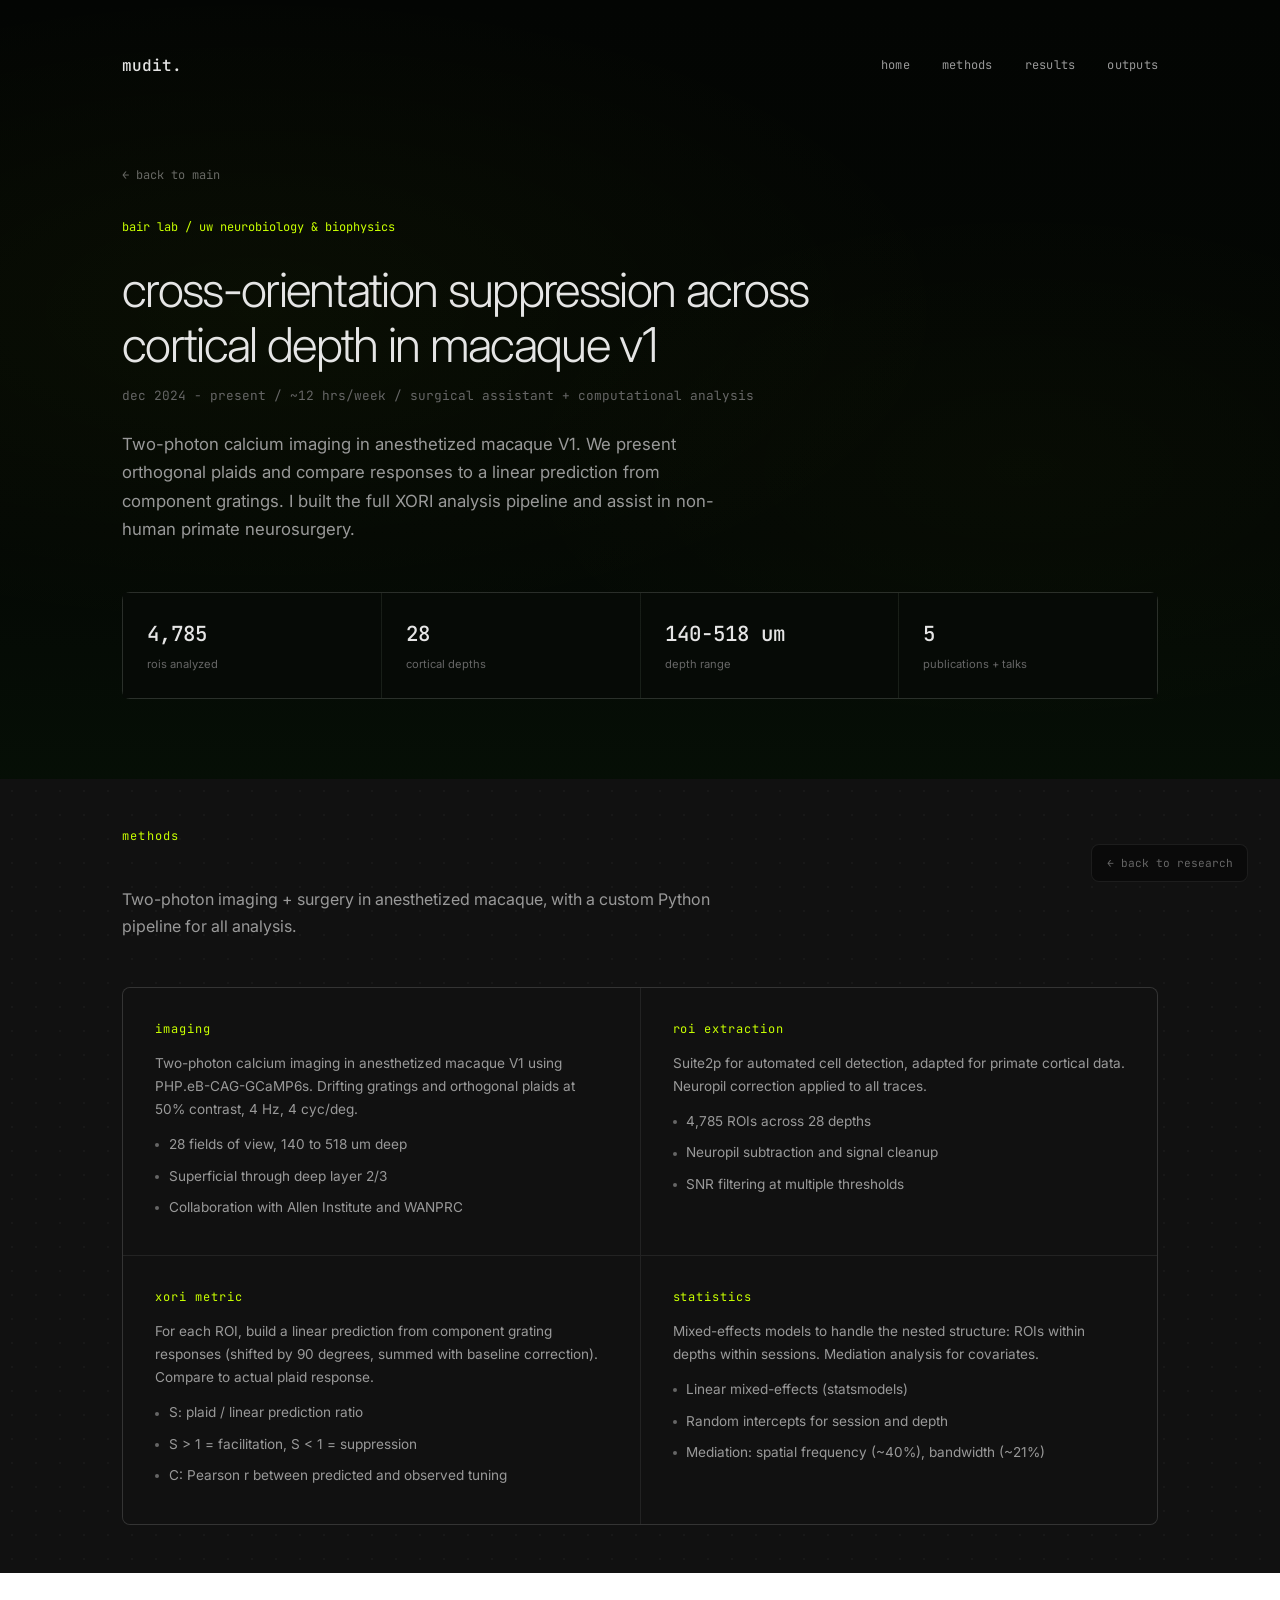
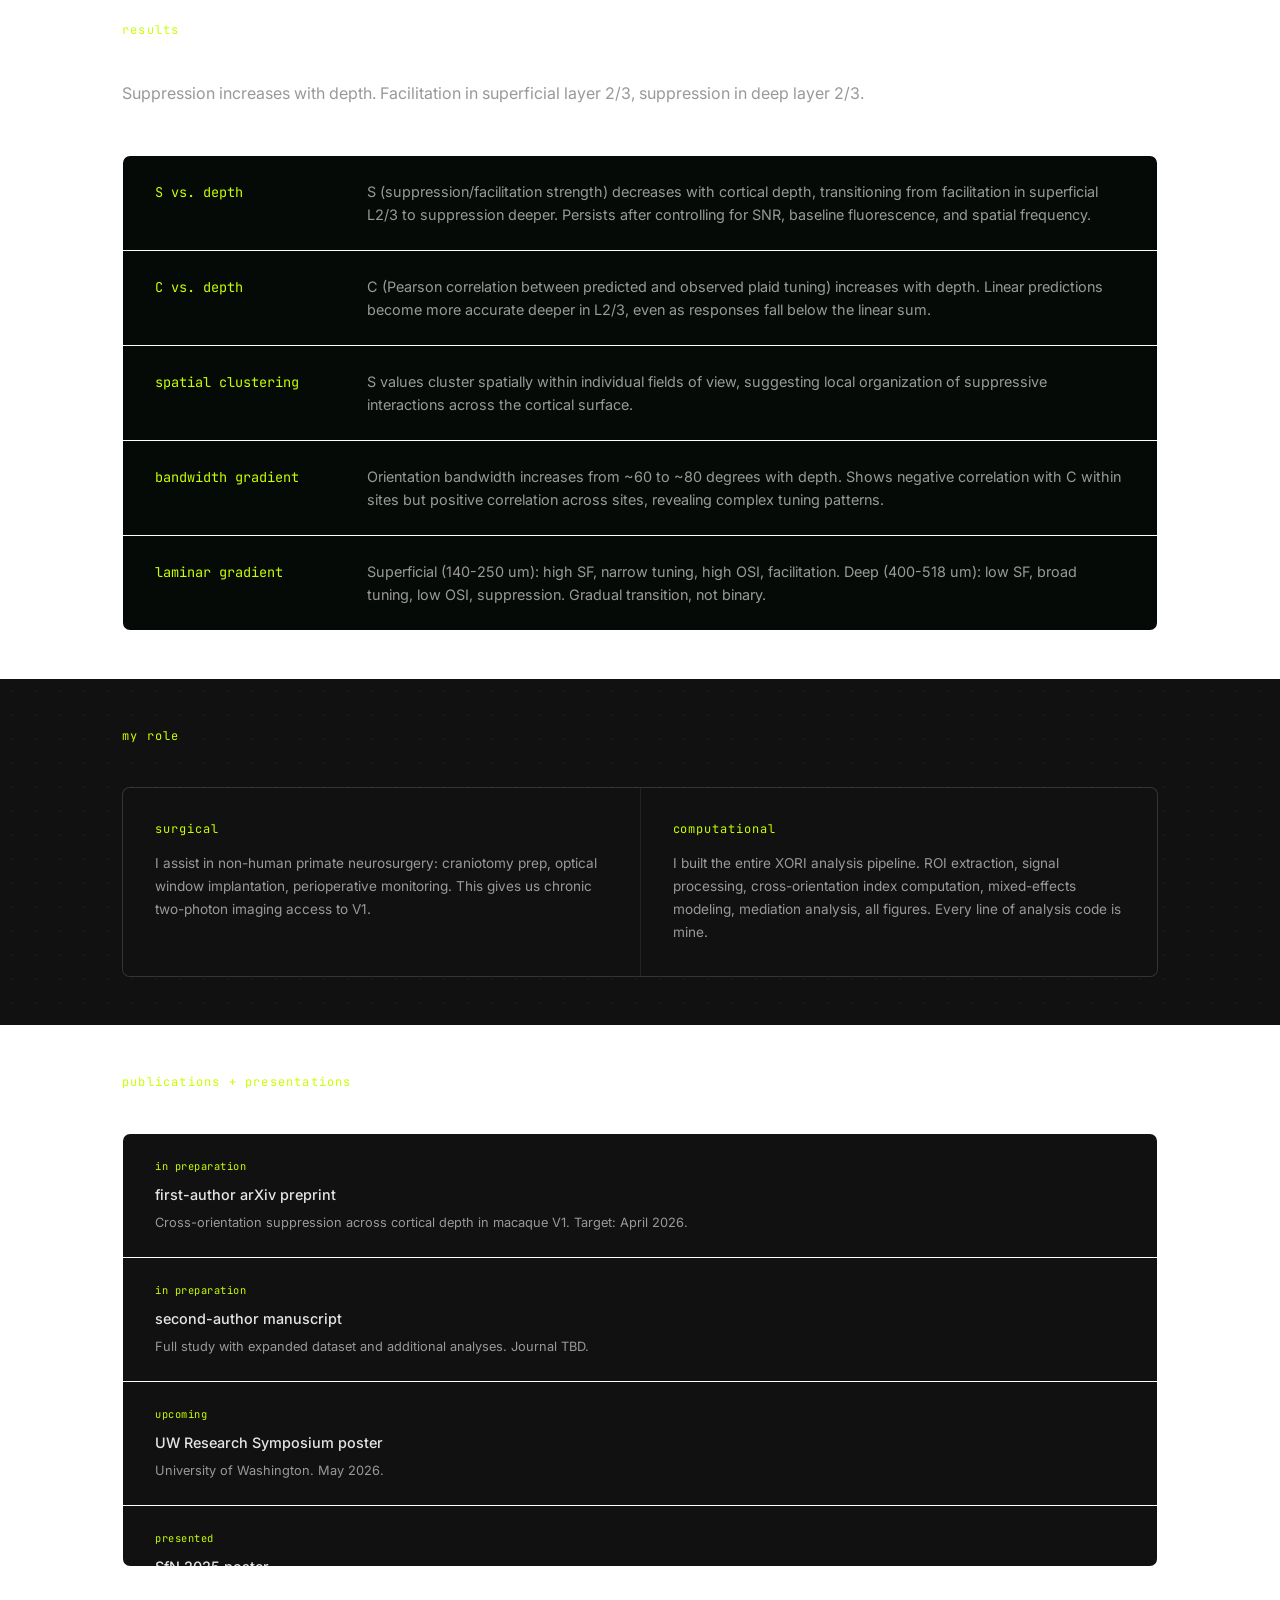
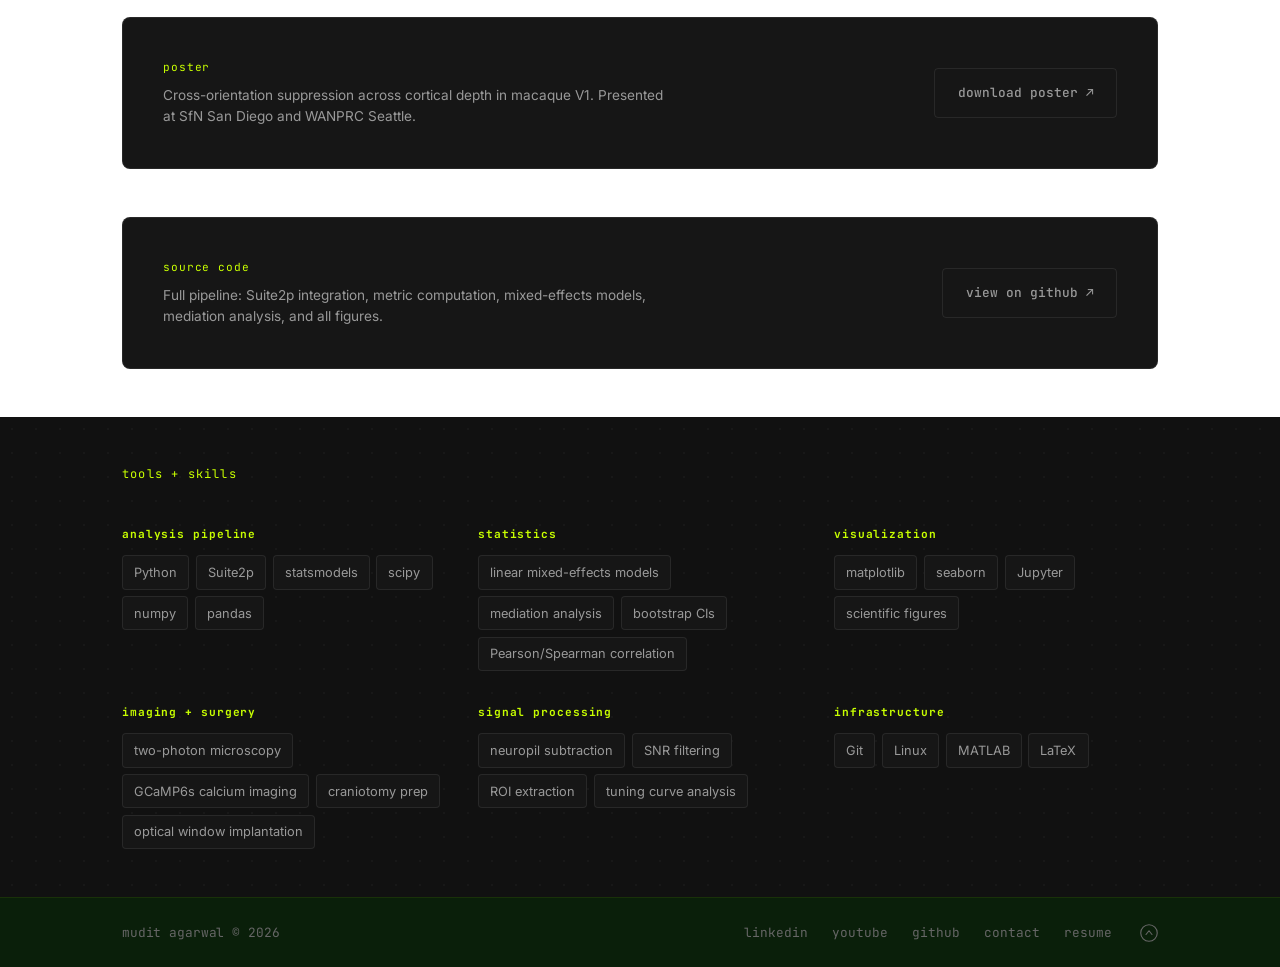
==== commit 70a00e8e: "feat: connect ponds, responsive design, formspree, cursor repel - Bridge hero and about section pond" ====
--- a/bair-lab.html
+++ b/bair-lab.html
@@ -11,6 +11,24 @@
   <link rel="preconnect" href="https://fonts.gstatic.com" crossorigin>
   <link href="https://fonts.googleapis.com/css2?family=Inter:wght@300;400;500;600&family=JetBrains+Mono:wght@400;500&display=swap" rel="stylesheet">
   <style>
+    /* disable snap scroll inherited from styles.css */
+    main {
+      scroll-snap-type: none !important;
+      height: auto !important;
+      overflow: visible !important;
+    }
+    .section {
+      scroll-snap-align: none !important;
+      height: auto !important;
+      min-height: auto !important;
+      overflow: visible !important;
+      display: block !important;
+    }
+    .section .container {
+      max-height: none !important;
+      overflow: visible !important;
+    }
+
     /* bair lab page-specific styles */
     .back-link {
       font-family: var(--mono);
@@ -46,7 +64,7 @@
     .lab-hero-content {
       position: relative;
       z-index: 2;
-      max-width: 700px;
+      max-width: 800px;
     }
 
     .lab-hero-tag {
@@ -90,7 +108,6 @@
       background: var(--border);
       border: 1px solid var(--border);
       border-radius: 8px;
-      overflow: hidden;
       margin-top: 3rem;
       animation: hero-fade-up 0.8s var(--ease-out-expo) 0.55s both;
     }
@@ -102,10 +119,37 @@
       flex-direction: column;
       gap: 0.25rem;
       transition: background 0.3s ease;
+      text-decoration: none;
+      position: relative;
+      cursor: pointer;
     }
 
     .lab-stat:hover {
       background: var(--bg-card);
+    }
+
+    .lab-stat[data-detail]::after {
+      content: attr(data-detail);
+      position: absolute;
+      bottom: -2rem;
+      left: 50%;
+      transform: translateX(-50%) translateY(100%);
+      background: rgba(10, 10, 10, 0.95);
+      border: 1px solid var(--border-hover);
+      color: var(--text-secondary);
+      font-family: var(--mono);
+      font-size: 0.6rem;
+      padding: 0.35rem 0.6rem;
+      border-radius: 4px;
+      white-space: nowrap;
+      opacity: 0;
+      pointer-events: none;
+      transition: opacity 0.15s ease;
+      z-index: 10;
+    }
+
+    .lab-stat[data-detail]:hover::after {
+      opacity: 1;
     }
 
     .lab-stat-num {
@@ -171,9 +215,14 @@
     }
 
     .method-card li::before {
-      content: '\2013';
-      margin-right: 0.5rem;
-      color: var(--text-dim);
+      content: '';
+      display: inline-block;
+      width: 4px;
+      height: 4px;
+      border-radius: 50%;
+      background: var(--text-dim);
+      margin-right: 0.6rem;
+      vertical-align: middle;
     }
 
     /* results */
@@ -215,13 +264,14 @@
 
     /* publications */
     .output-grid {
-      display: grid;
-      grid-template-columns: repeat(2, 1fr);
+      display: flex;
+      flex-direction: column;
       gap: 1px;
       background: var(--border);
       border: 1px solid var(--border);
       border-radius: 8px;
-      overflow: hidden;
+      max-height: 434px;
+      overflow-y: auto;
     }
 
     .output-card {
@@ -232,6 +282,69 @@
 
     .output-card:hover {
       background: var(--bg-card-hover);
+    }
+
+    .output-card {
+      cursor: pointer;
+      position: relative;
+    }
+
+    .output-card.active {
+      background: var(--bg-card);
+      box-shadow: inset 0 0 0 1px var(--border-hover);
+    }
+
+    .output-detail-panel {
+      border: 1px solid var(--border);
+      border-radius: 8px;
+      background: var(--bg-card);
+      padding: 0;
+      max-height: 0;
+      overflow: hidden;
+      opacity: 0;
+      transition: max-height 0.4s ease, opacity 0.3s ease, padding 0.4s ease, margin-top 0.4s ease;
+      margin-top: 0;
+    }
+
+    .output-detail-panel.open {
+      max-height: 300px;
+      opacity: 1;
+      padding: 2rem;
+      margin-top: 1.5rem;
+    }
+
+    .output-detail-panel h4 {
+      font-family: var(--mono);
+      font-size: 0.7rem;
+      color: var(--accent);
+      text-transform: lowercase;
+      letter-spacing: 0.08em;
+      margin-bottom: 0.5rem;
+      font-weight: 400;
+    }
+
+    .output-detail-panel p {
+      color: var(--text-secondary);
+      font-size: 0.85rem;
+      line-height: 1.7;
+    }
+
+    .output-poster-link {
+      display: inline-block;
+      margin-top: 0.75rem;
+      font-family: var(--mono);
+      font-size: 0.7rem;
+      color: var(--accent);
+      border: 1px solid rgba(200, 255, 0, 0.3);
+      padding: 0.3rem 0.6rem;
+      border-radius: 4px;
+      text-decoration: none;
+      transition: background 0.2s ease, border-color 0.2s ease;
+    }
+
+    .output-poster-link:hover {
+      background: rgba(200, 255, 0, 0.08);
+      border-color: var(--accent);
     }
 
     .output-status {
@@ -334,6 +447,74 @@
         padding: 1.5rem;
       }
     }
+
+    /* footer overrides for bair-lab */
+    .footer {
+      background: #0a1f0a;
+      padding: 1.5rem 0;
+      border-top: 1px solid rgba(200, 255, 0, 0.08);
+    }
+
+    .footer-inner .mono,
+    .footer-links a {
+      font-family: var(--mono);
+      font-size: 0.8rem;
+    }
+
+    /* scroll to top circle in footer */
+    .scroll-top-circle {
+      background: none;
+      border: none;
+      color: var(--text-dim);
+      cursor: pointer;
+      padding: 0;
+      display: inline-flex;
+      align-items: center;
+      transition: color 0.3s ease;
+      vertical-align: middle;
+      margin-left: 0.25rem;
+    }
+
+    .scroll-top-circle:hover {
+      color: var(--accent);
+    }
+
+    /* floating return-to-research button */
+    .floating-return {
+      position: fixed;
+      bottom: 1.1rem;
+      right: 2rem;
+      z-index: 100;
+      font-family: var(--mono);
+      font-size: 0.7rem;
+      color: var(--text-dim);
+      background: rgba(10, 10, 10, 0.85);
+      backdrop-filter: blur(12px);
+      -webkit-backdrop-filter: blur(12px);
+      border: 1px solid var(--border);
+      border-radius: 8px;
+      padding: 0.55rem 0.9rem;
+      text-decoration: none;
+      display: inline-flex;
+      align-items: center;
+      gap: 0.4rem;
+      transition: color 0.3s ease, border-color 0.3s ease, transform 0.2s ease;
+    }
+
+    .floating-return:hover {
+      color: var(--accent);
+      border-color: var(--accent);
+      transform: translateY(-2px);
+    }
+
+    @media (max-width: 640px) {
+      .floating-return {
+        bottom: 1rem;
+        right: 1rem;
+        font-size: 0.65rem;
+        padding: 0.45rem 0.7rem;
+      }
+    }
   </style>
 </head>
 <body>
@@ -343,9 +524,9 @@
       <a href="index.html" class="nav-name">mudit.</a>
       <div class="nav-links" id="navLinks">
         <a href="index.html">home</a>
-        <a href="index.html#research">research</a>
-        <a href="index.html#projects">projects</a>
-        <a href="index.html#contact">contact</a>
+        <a href="#methods">methods</a>
+        <a href="#results">results</a>
+        <a href="#outputs">outputs</a>
       </div>
       <button class="nav-toggle" id="navToggle" aria-label="Menu">
         <span></span><span></span>
@@ -359,37 +540,36 @@
       <div class="container">
         <a href="index.html" class="back-link">&larr; back to main</a>
         <div class="lab-hero-content" style="margin-top: 2rem;">
-          <p class="lab-hero-tag">computational neuroscience / bair lab / university of washington</p>
+          <p class="lab-hero-tag">bair lab / uw neurobiology & biophysics</p>
           <h1 class="lab-hero-title">
-            cross-orientation suppression<br>
-            across cortical depth in macaque v1
+            cross-orientation suppression across<br>
+            cortical depth in macaque v1
           </h1>
-          <p class="lab-hero-role">december 2024 - present / ~12 hrs/week / surgical assistant + computational analysis</p>
+          <p class="lab-hero-role">dec 2024 - present / ~12 hrs/week / surgical assistant + computational analysis</p>
           <p class="lab-hero-desc">
-            Two-photon calcium imaging of cross-orientation suppression in macaque primary visual cortex.
-            Investigating how neuronal interactions vary across cortical depth using orthogonal plaids
-            versus linear prediction. Built the full XORI analysis pipeline from ROI extraction to
-            mixed-effects modeling.
+            Two-photon calcium imaging in anesthetized macaque V1. We present orthogonal plaids and compare
+            responses to a linear prediction from component gratings. I built the full XORI analysis
+            pipeline and assist in non-human primate neurosurgery.
           </p>
         </div>
 
         <div class="lab-stats">
-          <div class="lab-stat">
+          <a href="#results" class="lab-stat" data-detail="Suite2p extraction across all fields of view">
             <span class="lab-stat-num">4,785</span>
             <span class="lab-stat-label">ROIs analyzed</span>
-          </div>
-          <div class="lab-stat">
+          </a>
+          <a href="#methods" class="lab-stat" data-detail="28 fields of view from 140 to 518 um">
             <span class="lab-stat-num">28</span>
             <span class="lab-stat-label">cortical depths</span>
-          </div>
-          <div class="lab-stat">
-            <span class="lab-stat-num">140-518</span>
-            <span class="lab-stat-label">depth range (micrometers)</span>
-          </div>
-          <div class="lab-stat">
-            <span class="lab-stat-num">7.9e-10</span>
-            <span class="lab-stat-label">mixed-effects p-value</span>
-          </div>
+          </a>
+          <a href="#methods" class="lab-stat" data-detail="Superficial through deep layer 2/3">
+            <span class="lab-stat-num">140-518 um</span>
+            <span class="lab-stat-label">depth range</span>
+          </a>
+          <a href="#outputs" class="lab-stat" data-detail="First-author preprint, SfN poster, WANPRC talk, UW symposium">
+            <span class="lab-stat-num">5</span>
+            <span class="lab-stat-label">publications + talks</span>
+          </a>
         </div>
       </div>
     </section>
@@ -397,43 +577,43 @@
     <section class="section section-alt" id="methods">
       <div class="container">
         <h2 class="section-label mono">methods</h2>
-        <p class="section-intro">Combining non-human primate neurosurgery with computational analysis to map orientation selectivity across laminar circuits.</p>
+        <p class="section-intro">Two-photon imaging + surgery in anesthetized macaque, with a custom Python pipeline for all analysis.</p>
 
         <div class="methods-grid">
           <div class="method-card">
             <h4>imaging</h4>
-            <p>Two-photon and three-photon calcium imaging in awake macaque V1. Visual stimuli consist of oriented gratings and orthogonal plaid patterns presented at multiple spatial frequencies.</p>
+            <p>Two-photon calcium imaging in anesthetized macaque V1 using PHP.eB-CAG-GCaMP6s. Drifting gratings and orthogonal plaids at 50% contrast, 4 Hz, 4 cyc/deg.</p>
             <ul>
-              <li>GCaMP-based calcium indicators</li>
-              <li>28 imaging depths from 140 to 518 micrometers</li>
-              <li>Spanning superficial through deep cortical layers</li>
+              <li>28 fields of view, 140 to 518 um deep</li>
+              <li>Superficial through deep layer 2/3</li>
+              <li>Collaboration with Allen Institute and WANPRC</li>
             </ul>
           </div>
           <div class="method-card">
             <h4>roi extraction</h4>
-            <p>Automated region-of-interest extraction using Suite2p with custom integration for primate cortical imaging data.</p>
+            <p>Suite2p for automated cell detection, adapted for primate cortical data. Neuropil correction applied to all traces.</p>
             <ul>
-              <li>Suite2p pipeline integration</li>
-              <li>4,785 ROIs across all depths</li>
-              <li>Neuropil correction and signal decontamination</li>
+              <li>4,785 ROIs across 28 depths</li>
+              <li>Neuropil subtraction and signal cleanup</li>
+              <li>SNR filtering at multiple thresholds</li>
             </ul>
           </div>
           <div class="method-card">
-            <h4>xori analysis</h4>
-            <p>Cross-orientation suppression index (XORI) computed by comparing plaid responses to linear predictions from component grating responses.</p>
+            <h4>xori metric</h4>
+            <p>For each ROI, build a linear prediction from component grating responses (shifted by 90 degrees, summed with baseline correction). Compare to actual plaid response.</p>
             <ul>
-              <li>Orthogonal plaid vs linear prediction comparison</li>
-              <li>XORI &lt; 0 = suppression, XORI &gt; 0 = facilitation</li>
-              <li>Computed per-ROI across all stimulus conditions</li>
+              <li>S: plaid / linear prediction ratio</li>
+              <li>S > 1 = facilitation, S < 1 = suppression</li>
+              <li>C: Pearson r between predicted and observed tuning</li>
             </ul>
           </div>
           <div class="method-card">
-            <h4>statistical modeling</h4>
-            <p>Mixed-effects models to account for nested data structure (ROIs within depths within sessions) and assess how XORI varies with cortical depth.</p>
+            <h4>statistics</h4>
+            <p>Mixed-effects models to handle the nested structure: ROIs within depths within sessions. Mediation analysis for covariates.</p>
             <ul>
-              <li>Linear mixed-effects regression (statsmodels)</li>
+              <li>Linear mixed-effects (statsmodels)</li>
               <li>Random intercepts for session and depth</li>
-              <li>Mediation analysis for spatial frequency and bandwidth</li>
+              <li>Mediation: spatial frequency (~40%), bandwidth (~21%)</li>
             </ul>
           </div>
         </div>
@@ -443,28 +623,28 @@
     <section class="section" id="results">
       <div class="container">
         <h2 class="section-label mono">results</h2>
-        <p class="section-intro">A laminar gradient in cross-orientation interactions, shifting from facilitation in superficial layers to suppression at depth.</p>
+        <p class="section-intro" style="max-width:none;">Suppression increases with depth. Facilitation in superficial layer 2/3, suppression in deep layer 2/3.</p>
 
         <div class="results-list">
           <div class="result-item">
-            <span class="result-metric">p = 7.9 x 10^-10</span>
-            <span class="result-desc">Mixed-effects model confirms significant relationship between cortical depth and cross-orientation suppression index. XORI decreases with depth.</span>
+            <span class="result-metric">S vs. depth</span>
+            <span class="result-desc">S (suppression/facilitation strength) decreases with cortical depth, transitioning from facilitation in superficial L2/3 to suppression deeper. Persists after controlling for SNR, baseline fluorescence, and spatial frequency.</span>
           </div>
           <div class="result-item">
-            <span class="result-metric">~40% variance</span>
-            <span class="result-desc">Spatial frequency mediates approximately 40% of the variance in XORI across cortical depth, suggesting tuning-dependent suppression mechanisms.</span>
+            <span class="result-metric">C vs. depth</span>
+            <span class="result-desc">C (Pearson correlation between predicted and observed plaid tuning) increases with depth. Linear predictions become more accurate deeper in L2/3, even as responses fall below the linear sum.</span>
           </div>
           <div class="result-item">
-            <span class="result-metric">~21% variance</span>
-            <span class="result-desc">Orientation bandwidth accounts for roughly 21% of variance, indicating that broadly tuned neurons show different suppression profiles than sharply tuned ones.</span>
+            <span class="result-metric">spatial clustering</span>
+            <span class="result-desc">S values cluster spatially within individual fields of view, suggesting local organization of suppressive interactions across the cortical surface.</span>
           </div>
           <div class="result-item">
-            <span class="result-metric">laminar shift</span>
-            <span class="result-desc">Superficial layers (140-250 micrometers) show net facilitation on average. Deep layers (400-518 micrometers) show net suppression. The transition is gradual, not binary.</span>
+            <span class="result-metric">bandwidth gradient</span>
+            <span class="result-desc">Orientation bandwidth increases from ~60 to ~80 degrees with depth. Shows negative correlation with C within sites but positive correlation across sites, revealing complex tuning patterns.</span>
           </div>
           <div class="result-item">
-            <span class="result-metric">4,785 ROIs</span>
-            <span class="result-desc">Full dataset spans 28 cortical depths with sufficient statistical power to resolve laminar differences in cross-orientation interactions.</span>
+            <span class="result-metric">laminar gradient</span>
+            <span class="result-desc">Superficial (140-250 um): high SF, narrow tuning, high OSI, facilitation. Deep (400-518 um): low SF, broad tuning, low OSI, suppression. Gradual transition, not binary.</span>
           </div>
         </div>
       </div>
@@ -476,11 +656,11 @@
         <div class="methods-grid">
           <div class="method-card">
             <h4>surgical</h4>
-            <p>Surgical assistant in non-human primate neurosurgery. Assist with craniotomy preparation, optical window implantation, and perioperative monitoring for chronic two-photon imaging access.</p>
+            <p>I assist in non-human primate neurosurgery: craniotomy prep, optical window implantation, perioperative monitoring. This gives us chronic two-photon imaging access to V1.</p>
           </div>
           <div class="method-card">
             <h4>computational</h4>
-            <p>Designed and built the entire XORI analysis pipeline from scratch. ROI extraction, signal processing, cross-orientation index computation, mixed-effects modeling, mediation analysis, and all figure generation. Every line of analysis code is mine.</p>
+            <p>I built the entire XORI analysis pipeline. ROI extraction, signal processing, cross-orientation index computation, mixed-effects modeling, mediation analysis, all figures. Every line of analysis code is mine.</p>
           </div>
         </div>
       </div>
@@ -491,32 +671,47 @@
         <h2 class="section-label mono">publications + presentations</h2>
 
         <div class="output-grid">
-          <div class="output-card">
+          <div class="output-card" data-expanded="Cross-orientation suppression across cortical depth in macaque V1. Covers the full XORI pipeline, depth-dependent suppression gradient, mixed-effects modeling, and mediation analysis. First-author with Dr. Wyeth Bair. Target submission: April 2026.">
             <div class="output-status">in preparation</div>
             <h4>first-author arXiv preprint</h4>
-            <p>Cross-orientation suppression across cortical depth in macaque V1. Target submission April 2026.</p>
-          </div>
-          <div class="output-card">
+            <p>Cross-orientation suppression across cortical depth in macaque V1. Target: April 2026.</p>
+          </div>
+          <div class="output-card" data-expanded="Comprehensive study combining the XORI analysis with expanded electrophysiology dataset and additional laminar analyses. Co-authored with the full Bair Lab team. Journal and timeline TBD.">
             <div class="output-status">in preparation</div>
-            <h4>second-author peer-reviewed manuscript</h4>
-            <p>Full study with additional analyses and expanded dataset. Journal TBD.</p>
-          </div>
-          <div class="output-card">
-            <div class="output-status">accepted</div>
-            <h4>SfN 2025 poster presentation</h4>
-            <p>Society for Neuroscience annual meeting. San Diego, CA.</p>
-          </div>
-          <div class="output-card">
+            <h4>second-author manuscript</h4>
+            <p>Full study with expanded dataset and additional analyses. Journal TBD.</p>
+          </div>
+          <div class="output-card" data-expanded="Presenting cross-orientation suppression findings at the annual UW undergraduate research symposium. Poster format covering methods, key results, and implications for cortical computation models. University of Washington, May 2026.">
+            <div class="output-status">upcoming</div>
+            <h4>UW Research Symposium poster</h4>
+            <p>University of Washington. May 2026.</p>
+          </div>
+          <div class="output-card" data-expanded="Presented two-photon calcium imaging results showing depth-dependent cross-orientation suppression in macaque V1. Demonstrated laminar gradient from facilitation in superficial L2/3 to suppression in deep L2/3. Society for Neuroscience annual meeting, San Diego, CA. November 2025." data-poster="true">
             <div class="output-status">presented</div>
-            <h4>WANPRC poster presentation</h4>
-            <p>Washington National Primate Research Center. Seattle, WA.</p>
-          </div>
+            <h4>SfN 2025 poster</h4>
+            <p>Society for Neuroscience. San Diego, CA. Nov 2025.</p>
+          </div>
+          <div class="output-card" data-expanded="Talk and poster at the Washington National Primate Research Center annual symposium. Covered surgical methods, two-photon imaging protocol, and preliminary XORI analysis results. Seattle, WA. December 2025." data-poster="true">
+            <div class="output-status">presented</div>
+            <h4>WANPRC talk + poster</h4>
+            <p>Washington National Primate Research Center. Seattle, WA. Dec 2025.</p>
+          </div>
+        </div>
+
+        <div class="output-detail-panel" id="outputDetail"></div>
+
+        <div class="repo-cta">
+          <div class="repo-cta-text">
+            <h4>poster</h4>
+            <p>Cross-orientation suppression across cortical depth in macaque V1. Presented at SfN San Diego and WANPRC Seattle.</p>
+          </div>
+          <a href="https://drive.google.com/file/d/PLACEHOLDER/view" target="_blank" rel="noopener" class="btn btn-ghost">download poster &nearr;</a>
         </div>
 
         <div class="repo-cta">
           <div class="repo-cta-text">
             <h4>source code</h4>
-            <p>The full XORI analysis pipeline is open source. Suite2p integration, statistical modeling, visualization, and all analysis notebooks.</p>
+            <p>Full pipeline: Suite2p integration, metric computation, mixed-effects models, mediation analysis, and all figures.</p>
           </div>
           <a href="https://github.com/dreamlessx/XORI_Data_Analysis" target="_blank" rel="noopener" class="btn btn-ghost">view on github &nearr;</a>
         </div>
@@ -525,16 +720,26 @@
 
     <section class="section section-alt" id="tools">
       <div class="container">
-        <h2 class="section-label mono">tools</h2>
+        <h2 class="section-label mono">tools + skills</h2>
         <div class="tools-grid">
           <div class="tools-group">
-            <h4 class="mono">analysis</h4>
+            <h4 class="mono">analysis pipeline</h4>
             <div class="tools-tags">
               <span>Python</span>
               <span>Suite2p</span>
               <span>statsmodels</span>
               <span>scipy</span>
               <span>numpy</span>
+              <span>pandas</span>
+            </div>
+          </div>
+          <div class="tools-group">
+            <h4 class="mono">statistics</h4>
+            <div class="tools-tags">
+              <span>linear mixed-effects models</span>
+              <span>mediation analysis</span>
+              <span>bootstrap CIs</span>
+              <span>Pearson/Spearman correlation</span>
             </div>
           </div>
           <div class="tools-group">
@@ -543,6 +748,25 @@
               <span>matplotlib</span>
               <span>seaborn</span>
               <span>Jupyter</span>
+              <span>scientific figures</span>
+            </div>
+          </div>
+          <div class="tools-group">
+            <h4 class="mono">imaging + surgery</h4>
+            <div class="tools-tags">
+              <span>two-photon microscopy</span>
+              <span>GCaMP6s calcium imaging</span>
+              <span>craniotomy prep</span>
+              <span>optical window implantation</span>
+            </div>
+          </div>
+          <div class="tools-group">
+            <h4 class="mono">signal processing</h4>
+            <div class="tools-tags">
+              <span>neuropil subtraction</span>
+              <span>SNR filtering</span>
+              <span>ROI extraction</span>
+              <span>tuning curve analysis</span>
             </div>
           </div>
           <div class="tools-group">
@@ -551,6 +775,7 @@
               <span>Git</span>
               <span>Linux</span>
               <span>MATLAB</span>
+              <span>LaTeX</span>
             </div>
           </div>
         </div>
@@ -563,12 +788,22 @@
     <div class="container footer-inner">
       <span class="mono">mudit agarwal &copy; 2026</span>
       <span class="footer-links">
+        <a href="https://www.linkedin.com/in/rajagar/" target="_blank" rel="noopener">linkedin</a>
         <a href="https://youtube.com/@theoverzealouspremed" target="_blank" rel="noopener">youtube</a>
         <a href="https://github.com/dreamlessx" target="_blank" rel="noopener">github</a>
-        <a href="mailto:muditagar2005@gmail.com">email</a>
+        <a href="index.html#mentorship">contact</a>
+        <a href="index.html#mentorship">resume</a>
+        <button class="scroll-top-circle" onclick="window.scrollTo({top:0,behavior:'smooth'})" aria-label="Scroll to top">
+          <svg width="18" height="18" viewBox="0 0 24 24" fill="none" stroke="currentColor" stroke-width="1.5" stroke-linecap="round" stroke-linejoin="round">
+            <circle cx="12" cy="12" r="11"/>
+            <polyline points="8 14 12 9 16 14"/>
+          </svg>
+        </button>
       </span>
     </div>
   </footer>
+
+  <a href="index.html#research" class="floating-return" onclick="sessionStorage.setItem('scrollTo','research')">&larr; back to research</a>
 
   <script>
     // nav scroll behavior
@@ -605,6 +840,34 @@
       section.classList.add('fade-in');
       observer.observe(section);
     });
+
+    // output card expand/collapse into shared detail panel
+    const detailPanel = document.getElementById('outputDetail');
+    let activeCard = null;
+
+    document.querySelectorAll('.output-card[data-expanded]').forEach(card => {
+      card.addEventListener('click', () => {
+        if (activeCard === card) {
+          card.classList.remove('active');
+          detailPanel.classList.remove('open');
+          detailPanel.innerHTML = '';
+          activeCard = null;
+          return;
+        }
+        document.querySelectorAll('.output-card.active').forEach(c => c.classList.remove('active'));
+        card.classList.add('active');
+        activeCard = card;
+
+        const title = card.querySelector('h4').textContent;
+        const status = card.querySelector('.output-status').textContent;
+        let html = '<h4>' + status + ' \u2014 ' + title + '</h4><p>' + card.dataset.expanded + '</p>';
+        if (card.dataset.poster) {
+          html += '<a href="bair-lab.html#outputs" class="output-poster-link">view poster \u2197</a>';
+        }
+        detailPanel.innerHTML = html;
+        detailPanel.classList.add('open');
+      });
+    });
   </script>
 
 </body>
--- a/styles.css
+++ b/styles.css
@@ -7,7 +7,7 @@
 }
 
 :root {
-  --bg: #0c0c0c;
+  --bg: #060a06;
   --bg-alt: #111111;
   --bg-card: #161616;
   --bg-card-hover: #1c1c1c;
@@ -44,17 +44,51 @@
 
 html {
   scroll-behavior: smooth;
-  scroll-padding-top: 7rem;
+  scroll-padding-top: 0;
   -webkit-font-smoothing: antialiased;
   -moz-osx-font-smoothing: grayscale;
 }
 
 body {
   font-family: var(--font);
-  background: var(--bg);
+  background: linear-gradient(to top, #071207, #040804 40%, #030503);
+  background-attachment: fixed;
   color: var(--text);
   line-height: 1.65;
   overflow-x: hidden;
+}
+
+/* --- snap-scroll slideshow (large desktop only) --- */
+@media (min-width: 1025px) and (min-height: 650px) {
+  main {
+    scroll-snap-type: y mandatory;
+    overflow-y: auto;
+    height: calc(100vh - 33px);
+    scroll-behavior: smooth;
+  }
+
+  .hero, .section {
+    scroll-snap-align: start;
+    min-height: 100vh;
+    height: 100vh;
+    overflow: hidden;
+    display: flex;
+    align-items: center;
+  }
+
+  .hero {
+    padding: 0;
+  }
+
+  .section .container {
+    max-height: 100vh;
+    overflow-y: auto;
+    scrollbar-width: none;
+  }
+
+  .section .container::-webkit-scrollbar {
+    display: none;
+  }
 }
 
 a {
@@ -174,7 +208,7 @@
   min-height: 100vh;
   display: flex;
   align-items: center;
-  padding: 8rem 0 6rem;
+  padding: 4rem 0 2rem;
   position: relative;
   overflow: hidden;
 }
@@ -214,36 +248,189 @@
 
 .hero-tag {
   color: var(--accent);
-  margin-bottom: 1.5rem;
-  font-size: 0.8rem;
+  margin: 0 0 0.75rem 0;
+  padding: 0;
+  font-size: 0.77rem;
   text-transform: lowercase;
-  animation: hero-fade-up 0.8s var(--ease-out-expo) 0.1s both;
+  max-width: 560px;
 }
 
 .hero-title {
-  font-size: clamp(2.2rem, 5vw, 3.8rem);
+  font-size: clamp(1.8rem, 3.8vw, 2.9rem);
   font-weight: 300;
   line-height: 1.15;
   letter-spacing: -0.035em;
-  margin-bottom: 1.5rem;
-  max-width: 800px;
-  animation: hero-fade-up 0.8s var(--ease-out-expo) 0.25s both;
+  margin: 0 0 1.5rem 0;
+  padding: 0;
+  max-width: 560px;
 }
 
 .hero-sub {
   color: var(--text-secondary);
-  font-size: 1.05rem;
-  max-width: 600px;
+  font-size: 0.88rem;
+  max-width: 511px;
   line-height: 1.7;
   margin-bottom: 2.5rem;
-  animation: hero-fade-up 0.8s var(--ease-out-expo) 0.4s both;
 }
 
 .hero-links {
   display: flex;
   gap: 0.75rem;
-  flex-wrap: wrap;
-  animation: hero-fade-up 0.8s var(--ease-out-expo) 0.55s both;
+  margin: 0;
+  padding: 0;
+  max-width: 511px;
+}
+
+.hero-links .btn {
+  flex: 1;
+  justify-content: center;
+  padding: 0.55rem 0.4rem;
+  min-width: 0;
+  font-size: 0.72rem;
+  white-space: nowrap;
+}
+
+/* --- hero gears background --- */
+.hero-gears-bg {
+  position: absolute;
+  top: 0;
+  left: 0;
+  right: 0;
+  bottom: 0;
+  width: 100%;
+  pointer-events: none;
+  z-index: 1;
+}
+
+.hero .container {
+  position: relative;
+  z-index: 3;
+  width: 100%;
+}
+
+.hero .container::before {
+  content: '';
+  position: absolute;
+  top: -3rem;
+  left: -3rem;
+  width: 620px;
+  bottom: -2rem;
+  background: linear-gradient(to right, rgba(4, 8, 4, 0.10) 30%, rgba(4, 8, 4, 0) 100%);
+  z-index: -1;
+  pointer-events: none;
+}
+
+/* hero-blurb removed, using .hero-sub instead */
+
+#rippleCanvas {
+  width: 100%;
+  height: 100%;
+  position: absolute;
+  top: 0;
+  left: 0;
+}
+
+.ripple-label {
+  position: absolute;
+  bottom: 2rem;
+  right: 2rem;
+  font-size: 0.75rem;
+  color: rgba(200, 255, 0, 0.30);
+  letter-spacing: 0.08em;
+  z-index: 2;
+}
+
+.nav-buttons {
+  display: flex;
+  gap: 0.5rem;
+  align-items: center;
+  margin-left: 1.5rem;
+}
+
+.pond-toggle {
+  background: rgba(255, 255, 255, 0.06);
+  border: 1px solid rgba(200, 255, 0, 0.12);
+  color: rgba(200, 255, 0, 0.4);
+  font-size: 0.75rem;
+  padding: 0.4rem 0.85rem;
+  border-radius: 12px;
+  cursor: pointer;
+  transition: all 0.25s ease;
+  letter-spacing: 0.05em;
+}
+.pond-toggle:hover {
+  background: rgba(200, 255, 0, 0.06);
+  border-color: rgba(200, 255, 0, 0.25);
+  color: rgba(200, 255, 0, 0.6);
+}
+.pond-toggle.off {
+  color: rgba(200, 255, 0, 0.25);
+  text-decoration: line-through;
+}
+
+/* --- links toggle + panel --- */
+.links-toggle {
+  background: rgba(255, 255, 255, 0.06);
+  border: 1px solid rgba(200, 255, 0, 0.12);
+  color: rgba(200, 255, 0, 0.4);
+  font-size: 0.75rem;
+  padding: 0.4rem 0.85rem;
+  border-radius: 12px;
+  cursor: pointer;
+  transition: all 0.25s ease;
+  letter-spacing: 0.05em;
+}
+.links-toggle:hover {
+  background: rgba(200, 255, 0, 0.06);
+  border-color: rgba(200, 255, 0, 0.25);
+  color: rgba(200, 255, 0, 0.6);
+}
+
+.links-toggle-footer {
+  display: none;
+}
+.links-panel {
+  position: fixed;
+  bottom: 0;
+  left: 0;
+  right: 0;
+  z-index: 1002;
+  background: rgba(10, 12, 10, 0.97);
+  border-top: 1px solid rgba(200, 255, 0, 0.12);
+  padding: 0.7rem 2rem;
+  display: none;
+  flex-direction: row;
+  align-items: center;
+  justify-content: center;
+  gap: 2rem;
+  backdrop-filter: blur(12px);
+}
+.links-panel.open {
+  display: flex;
+}
+.links-panel a {
+  font-size: 0.75rem;
+  color: var(--text-dim);
+  text-decoration: none;
+  transition: color 0.15s;
+}
+.links-panel a:hover {
+  color: var(--accent);
+}
+.links-hide {
+  position: absolute;
+  right: 1.5rem;
+  background: none;
+  border: none;
+  color: var(--text-dim);
+  font-size: 1rem;
+  cursor: pointer;
+  padding: 0;
+  line-height: 1;
+  transition: color 0.15s;
+}
+.links-hide:hover {
+  color: var(--accent);
 }
 
 /* --- buttons --- */
@@ -293,7 +480,12 @@
 
 /* --- sections --- */
 .section {
-  padding: 7rem 0;
+  padding: clamp(3rem, 5vh, 7rem) 0;
+  position: relative;
+}
+.section > .container {
+  position: relative;
+  z-index: 1;
 }
 
 .section-alt {
@@ -328,11 +520,24 @@
 }
 
 /* --- about --- */
+#about .section-label {
+  margin-bottom: 1rem;
+}
+
 .about-grid {
   display: grid;
-  grid-template-columns: 1fr 300px;
-  gap: 4rem;
+  grid-template-columns: 1fr 360px;
+  gap: 3rem;
   align-items: start;
+  background: transparent;
+  padding: 1rem 0;
+  border-radius: 8px;
+  position: relative;
+  z-index: 2;
+}
+
+.about-text {
+  padding: 0;
 }
 
 .about-text p {
@@ -365,23 +570,27 @@
   display: grid;
   grid-template-columns: 1fr 1fr;
   gap: 1px;
-  background: var(--border);
-  border: 1px solid var(--border);
+  background: rgba(255, 255, 255, 0.06);
+  border: 1px solid rgba(255, 255, 255, 0.06);
   border-radius: 8px;
   overflow: hidden;
+  position: relative;
+  z-index: 2;
+  align-self: start;
 }
 
 .stat-card {
-  background: var(--bg);
+  background: rgba(10, 10, 10, 0.7);
   padding: 1.25rem;
   display: flex;
   flex-direction: column;
   gap: 0.25rem;
   transition: background 0.3s ease;
+  backdrop-filter: blur(4px);
 }
 
 .stat-card:hover {
-  background: var(--bg-card);
+  background: rgba(22, 22, 22, 0.8);
 }
 
 .stat-num {
@@ -401,14 +610,14 @@
   display: grid;
   grid-template-columns: repeat(2, 1fr);
   gap: 1px;
-  background: var(--border);
-  border: 1px solid var(--border);
+  background: rgba(255, 255, 255, 0.06);
+  border: 1px solid rgba(255, 255, 255, 0.06);
   border-radius: 8px;
   overflow: hidden;
 }
 
 .research-card {
-  background: var(--bg-alt);
+  background: rgba(17, 17, 17, 0.85);
   padding: 2rem;
   transition: background 0.3s ease;
   position: relative;
@@ -546,17 +755,18 @@
   display: grid;
   grid-template-columns: repeat(3, 1fr);
   gap: 1px;
-  background: var(--border);
-  border: 1px solid var(--border);
+  background: rgba(255, 255, 255, 0.06);
+  border: 1px solid rgba(255, 255, 255, 0.06);
   border-radius: 8px;
   overflow: hidden;
   margin-bottom: 3rem;
 }
 
 .clinical-card {
-  background: var(--bg-alt);
+  background: rgba(10, 10, 10, 0.7);
   padding: 2rem;
   transition: background 0.3s ease;
+  backdrop-filter: blur(4px);
 }
 
 .clinical-card:hover {
@@ -881,6 +1091,16 @@
 .contact-form textarea {
   resize: vertical;
   min-height: 120px;
+  flex: 1;
+}
+
+.form-wrapper {
+  position: relative;
+  min-height: 100%;
+}
+
+.form-wrapper .contact-form {
+  height: 100%;
 }
 
 .form-success {
@@ -888,19 +1108,169 @@
   font-family: var(--mono);
   font-size: 0.8rem;
   color: var(--accent);
+  padding: 0;
+  position: absolute;
+  inset: 0;
+}
+
+.form-success.show {
+  display: flex;
+  animation: hero-fade-up 0.5s var(--ease-out-expo) both;
+}
+
+.mini-terminal {
+  border: 1px solid var(--border);
+  border-radius: 8px;
+  overflow: hidden;
+  background: rgba(8, 8, 8, 0.95);
+  text-align: left;
+  display: flex;
+  flex-direction: column;
+  width: 100%;
+  height: 100%;
+}
+
+.mini-terminal-bar {
+  display: flex;
+  gap: 8px;
+  padding: 0.7rem 0.9rem;
+  background: rgba(255, 255, 255, 0.03);
+  border-bottom: 1px solid var(--border);
+}
+
+.mini-terminal-bar span {
+  width: 12px;
+  height: 12px;
+  border-radius: 50%;
+}
+
+.mini-terminal-bar span:nth-child(1) {
+  background: #ff5f57;
+}
+
+.mini-terminal-bar span:nth-child(2) {
+  background: #febc2e;
+}
+
+.mini-terminal-bar span:nth-child(3) {
+  background: #28c840;
+}
+
+.mini-terminal-body {
+  padding: 1.2rem 1.4rem;
+  font-family: var(--mono);
+  font-size: 0.75rem;
+  line-height: 1.8;
+  flex: 1;
+}
+
+.term-line {
+  color: var(--text-secondary);
+  min-height: 1.4em;
+}
+
+.term-line .accent {
+  color: var(--accent);
+}
+
+.term-input-line {
+  display: flex;
+  align-items: center;
+}
+
+.term-prefix {
+  color: var(--text-secondary);
+  white-space: pre;
+}
+
+.term-input {
+  background: none;
+  border: none;
+  outline: none;
+  font-family: var(--mono);
+  font-size: 0.75rem;
+  color: var(--accent);
+  width: 1.5ch;
+  padding: 0;
+  caret-color: var(--accent);
+}
+
+/* --- footer toggle arrow --- */
+.footer-arrow {
+  display: block;
+  margin: 1.5rem auto 0;
+  background: none;
+  border: 1px solid var(--border);
+  border-radius: 50%;
+  width: 32px;
+  height: 32px;
+  cursor: pointer;
+  color: var(--text-dim);
+  font-size: 0.85rem;
+  line-height: 30px;
   text-align: center;
-  padding: 0.75rem;
-}
-
-.form-success.show {
-  display: block;
-  animation: hero-fade-up 0.5s var(--ease-out-expo) both;
-}
-
-/* --- footer --- */
-.footer {
-  border-top: 1px solid var(--border);
+  transition: all 0.25s ease;
+}
+.footer-arrow:hover {
+  border-color: var(--accent);
+  color: var(--accent);
+}
+.footer-arrow.open {
+  transform: rotate(180deg);
+}
+
+/* --- inline footer (inside contact section) --- */
+#mentorship > .container {
+  display: flex;
+  flex-direction: column;
+  justify-content: center;
+  height: 100%;
+  padding-top: 3.5rem;
+  padding-bottom: 4rem;
+}
+
+.inline-footer {
+  font-size: 0.85rem;
+  color: var(--text-dim);
+  background: #0a1f0a;
+  position: absolute;
+  bottom: 0;
+  left: 0;
+  right: 0;
   padding: 2rem 0;
+  border-top: 1px solid rgba(200, 255, 0, 0.08);
+}
+
+.inline-footer-inner {
+  max-width: 1100px;
+  margin: 0 auto;
+  padding: 0 2rem;
+  display: flex;
+  justify-content: space-between;
+  align-items: center;
+  width: 100%;
+}
+
+.scroll-top-arrow {
+  display: inline-flex;
+  align-items: center;
+  justify-content: center;
+  width: 22px;
+  height: 22px;
+  border: 1px solid rgba(255, 255, 255, 0.15);
+  border-radius: 50%;
+  font-family: var(--mono);
+  font-size: 0.7rem;
+  line-height: 1;
+  color: var(--text-dim);
+  transition: all var(--transition);
+  text-decoration: none;
+  margin-left: 1.5rem;
+  vertical-align: middle;
+}
+.scroll-top-arrow:hover {
+  color: var(--accent);
+  border-color: var(--accent);
 }
 
 .footer-inner {
@@ -918,7 +1288,7 @@
 
 .footer-links a {
   font-family: var(--mono);
-  font-size: 0.7rem;
+  font-size: 0.85rem;
   color: var(--text-dim);
   transition: color var(--transition);
 }
@@ -1288,8 +1658,8 @@
   color: var(--text-dim);
   text-transform: lowercase;
   letter-spacing: 0.08em;
-  margin-bottom: 1rem;
-  margin-top: 2.5rem;
+  margin-bottom: 0.75rem;
+  margin-top: 1.5rem;
   font-weight: 400;
 }
 
@@ -1310,10 +1680,146 @@
   margin-bottom: 0.35rem;
 }
 
-/* clinical grid override for paid (2 cols) and volunteering (1 col) */
+/* clinical grid override */
 .clinical-grid {
   grid-template-columns: repeat(2, 1fr);
   margin-bottom: 0;
+}
+
+#clinical .section-label {
+  margin-bottom: 1rem;
+}
+
+#clinical .section-intro {
+  margin-bottom: 1.25rem;
+  font-size: 0.9rem;
+}
+
+#clinical .clinical-card {
+  padding: 1.2rem 1.4rem;
+}
+
+#clinical .clinical-card h4 {
+  font-size: 0.85rem;
+  margin-bottom: 0.2rem;
+}
+
+#clinical .clinical-card > p:last-child {
+  font-size: 0.78rem;
+  line-height: 1.5;
+}
+
+#clinical .clinical-hours {
+  margin-bottom: 0.3rem;
+}
+
+#clinical .clinical-meta {
+  margin-bottom: 0.4rem;
+}
+
+#clinical .subsection-label {
+  margin-top: 1rem;
+  margin-bottom: 0.5rem;
+}
+
+/* shadowing accordion */
+.shadowing-details {
+  border: 1px solid rgba(255, 255, 255, 0.06);
+  border-radius: 8px;
+  overflow: hidden;
+}
+
+.shadow-group {
+  background: rgba(10, 10, 10, 0.5);
+  opacity: 0;
+  transform: translateY(12px);
+  transition: opacity 0.35s ease, transform 0.35s ease;
+}
+.shadow-group.stair-in {
+  opacity: 1;
+  transform: translateY(0);
+}
+.shadow-group:nth-child(2) { transition-delay: 0.07s; }
+.shadow-group:nth-child(3) { transition-delay: 0.14s; }
+.shadow-group:nth-child(4) { transition-delay: 0.21s; }
+.shadow-group:nth-child(5) { transition-delay: 0.28s; }
+
+.shadow-group + .shadow-group {
+  border-top: 1px solid var(--border);
+}
+
+.shadow-group summary {
+  display: flex;
+  justify-content: space-between;
+  align-items: center;
+  padding: 0.65rem 1.2rem;
+  cursor: pointer;
+  list-style: none;
+  transition: background 0.15s;
+}
+
+.shadow-group summary::-webkit-details-marker { display: none; }
+
+.shadow-group summary:hover {
+  background: rgba(200, 255, 0, 0.04);
+}
+
+.shadow-specialty {
+  font-size: 0.82rem;
+  font-weight: 500;
+  color: var(--text);
+}
+
+.shadow-hours {
+  font-size: 0.68rem;
+  color: var(--text-dim);
+}
+
+.shadow-content {
+  padding: 0.5rem 1.2rem 0.8rem;
+  display: flex;
+  flex-wrap: wrap;
+  gap: 0.5rem;
+  animation: accordionSlide 0.3s ease;
+}
+
+@keyframes accordionSlide {
+  from { opacity: 0; max-height: 0; padding-top: 0; padding-bottom: 0; }
+  to { opacity: 1; max-height: 300px; }
+}
+
+.shadow-doctor {
+  flex: 1 1 220px;
+  padding: 0.5rem 0.7rem;
+  background: rgba(255, 255, 255, 0.02);
+  border: 1px solid var(--border);
+  border-radius: 5px;
+}
+
+.shadow-doctor h4 {
+  font-size: 0.78rem;
+  font-weight: 500;
+  margin-bottom: 0.1rem;
+}
+
+.shadow-doctor .mono {
+  font-size: 0.65rem;
+  color: var(--accent);
+  margin-bottom: 0.2rem;
+}
+
+.shadow-doctor p:last-child {
+  color: var(--text-secondary);
+  font-size: 0.72rem;
+  line-height: 1.45;
+}
+
+#projects .section-label {
+  margin-bottom: 1rem;
+}
+
+#projects .section-intro {
+  margin-bottom: 1.5rem;
 }
 
 /* --- projects carousel --- */
@@ -1453,7 +1959,45 @@
   gap: 1.5rem;
   align-items: baseline;
   transition: background 0.3s ease;
-}
+  border-left: 3px solid transparent;
+}
+.pub-item[data-type="poster"]      { border-left-color: #3dc8e8; }
+.pub-item[data-type="talk"]        { border-left-color: #c8ff00; }
+.pub-item[data-type="paper"]       { border-left-color: #ff6b6b; }
+.pub-item[data-type="talk-poster"] { border-left-color: #c8ff00; border-image: linear-gradient(to bottom, #c8ff00 50%, #3dc8e8 50%) 1; }
+
+.pub-item {
+  position: relative;
+}
+
+.pub-item[data-tip]::after {
+  content: attr(data-tip);
+  position: absolute;
+  right: 0.75rem;
+  top: 50%;
+  transform: translateY(-50%);
+  background: rgba(20, 20, 20, 0.92);
+  border: 1px solid var(--border-hover);
+  color: var(--text-secondary);
+  font-family: var(--mono);
+  font-size: 0.55rem;
+  letter-spacing: 0.04em;
+  padding: 0.25rem 0.5rem;
+  border-radius: 4px;
+  white-space: nowrap;
+  opacity: 0;
+  pointer-events: none;
+  transition: opacity 0.15s ease;
+}
+
+.pub-item[data-tip]:hover::after {
+  opacity: 1;
+}
+
+.pub-item[data-type="paper"][data-tip]::after   { border-color: rgba(255, 107, 107, 0.35); color: #ff6b6b; }
+.pub-item[data-type="poster"][data-tip]::after   { border-color: rgba(61, 200, 232, 0.35); color: #3dc8e8; }
+.pub-item[data-type="talk"][data-tip]::after     { border-color: rgba(200, 255, 0, 0.35); color: #c8ff00; }
+.pub-item[data-type="talk-poster"][data-tip]::after { border-color: rgba(200, 255, 0, 0.35); color: #c8ff00; }
 
 .pub-item:hover {
   background: var(--bg-card-hover);
@@ -1464,7 +2008,8 @@
   color: var(--accent);
   text-transform: lowercase;
   white-space: nowrap;
-  min-width: 70px;
+  min-width: 65px;
+  flex-shrink: 0;
 }
 
 .pub-item p {
@@ -1519,6 +2064,12 @@
 /* --- mentorship block --- */
 .mentorship-block {
   max-width: 700px;
+  display: flex;
+  flex-direction: column;
+}
+
+.mentorship-block p:last-child {
+  margin-bottom: 0;
 }
 
 .mentorship-block .lead {
@@ -1560,61 +2111,6 @@
   border: 1px solid var(--border);
   border-radius: 8px;
   overflow: hidden;
-}
-
-.shadow-group {
-  background: var(--bg);
-}
-
-.shadow-group summary {
-  display: flex;
-  justify-content: space-between;
-  align-items: center;
-  padding: 1rem 1.5rem;
-  cursor: pointer;
-  list-style: none;
-  transition: background 0.2s ease;
-}
-
-.shadow-group summary::-webkit-details-marker { display: none; }
-
-.shadow-group summary:hover {
-  background: var(--bg-card);
-}
-
-.shadow-specialty {
-  font-size: 0.85rem;
-  color: var(--text);
-}
-
-.shadow-hours {
-  font-size: 0.7rem;
-  color: var(--text-dim);
-}
-
-.shadow-content {
-  padding: 0 1.5rem 1.5rem;
-  display: flex;
-  flex-direction: column;
-  gap: 1.25rem;
-}
-
-.shadow-doctor h4 {
-  font-size: 0.85rem;
-  font-weight: 500;
-  margin-bottom: 0.15rem;
-}
-
-.shadow-doctor .mono {
-  font-size: 0.7rem;
-  color: var(--text-dim);
-  margin-bottom: 0.35rem;
-}
-
-.shadow-doctor p:last-child {
-  color: var(--text-secondary);
-  font-size: 0.8rem;
-  line-height: 1.6;
 }
 
 /* --- projects small grid --- */
@@ -1670,9 +2166,39 @@
   grid-template-columns: 1fr !important;
 }
 
+.clinical-grid-3 {
+  grid-template-columns: repeat(3, 1fr) !important;
+}
+
 /* --- service grid variants --- */
 .service-grid-1 {
   grid-template-columns: 1fr !important;
+}
+
+.service-grid-2 {
+  grid-template-columns: repeat(2, 1fr) !important;
+}
+
+.service-grid-3 {
+  grid-template-columns: repeat(3, 1fr) !important;
+}
+
+.service-meta {
+  font-size: 0.68rem;
+  color: var(--text-dim);
+  margin-bottom: 0.4rem;
+}
+
+.service-type {
+  display: inline-block;
+  font-size: 0.6rem;
+  text-transform: uppercase;
+  letter-spacing: 0.08em;
+  color: var(--accent);
+  margin-bottom: 0.5rem;
+  padding: 0.15rem 0.5rem;
+  border: 1px solid rgba(200,255,0,0.15);
+  border-radius: 3px;
 }
 
 .service-links {
@@ -1824,8 +2350,367 @@
   100% { transform: translateX(-50%) translateY(-2px); }
 }
 
+/* --- stat full-width --- */
+.stat-card-full {
+  grid-column: 1 / -1;
+}
+
+/* --- research (3-col, compact) --- */
+.research-grid {
+  grid-template-columns: repeat(3, 1fr);
+}
+
+.research-card {
+  padding: 1.1rem 1.2rem;
+  display: flex;
+  flex-direction: column;
+}
+
+.research-card > p:not(.research-focus):not(.research-output) {
+  font-size: 0.84rem;
+  line-height: 1.5;
+  flex: 1;
+}
+
+.research-card h3 {
+  font-size: 0.94rem;
+}
+
+.research-output {
+  margin-top: auto;
+  padding-top: 0.4rem;
+}
+
+#research .section-label {
+  margin-bottom: 0.6rem;
+}
+
+#research .section-intro {
+  margin-bottom: 1rem;
+  font-size: 0.85rem;
+}
+
+.research-meta {
+  margin-bottom: 0.5rem;
+}
+
+.research-focus {
+  margin-bottom: 0.5rem;
+}
+
+/* --- projects viewer (sidebar + card) --- */
+.proj-viewer {
+  display: grid;
+  grid-template-columns: auto 1fr auto;
+  grid-template-rows: auto auto;
+  gap: 0.8rem;
+  align-items: stretch;
+  min-height: 0;
+}
+
+.proj-sidebar {
+  grid-column: 1 / -1;
+  display: flex;
+  gap: 6px;
+}
+
+.proj-tab {
+  padding: 0.6rem 0.8rem;
+  cursor: pointer;
+  display: flex;
+  flex-direction: column;
+  gap: 0.2rem;
+  background: rgba(10,10,10,0.4);
+  border: 1px solid rgba(255,255,255,0.05);
+  border-radius: 6px;
+  transition: all 0.15s;
+  flex: 1;
+  min-width: 0;
+}
+
+.proj-tab:hover {
+  background: rgba(200,255,0,0.05);
+  border-color: rgba(200,255,0,0.12);
+}
+
+.proj-tab-name {
+  font-size: 0.78rem;
+  font-weight: 500;
+  white-space: nowrap;
+  overflow: hidden;
+  text-overflow: ellipsis;
+}
+
+.proj-tab-desc {
+  font-size: 0.65rem;
+  color: var(--text-secondary);
+  line-height: 1.35;
+  white-space: nowrap;
+  overflow: hidden;
+  text-overflow: ellipsis;
+}
+
+.proj-tab-status {
+  font-size: 0.58rem;
+  color: var(--text-dim);
+  margin-top: auto;
+}
+
+.proj-detail-area {
+  position: relative;
+}
+
+.proj-card {
+  display: none;
+  padding: 1.4rem 1.6rem;
+  border: 1px solid rgba(255,255,255,0.06);
+  border-radius: 8px;
+  background: rgba(10,10,10,0.5);
+  animation: fadeSlideIn 0.2s ease;
+}
+
+.proj-card.active {
+  display: flex;
+  flex-direction: column;
+}
+
+@keyframes fadeSlideIn {
+  from { opacity: 0; transform: translateY(6px); }
+  to { opacity: 1; transform: translateY(0); }
+}
+
+.proj-card-head {
+  display: flex;
+  justify-content: space-between;
+  align-items: center;
+  margin-bottom: 0.6rem;
+}
+
+.proj-badge {
+  font-size: 0.65rem;
+  padding: 0.15rem 0.5rem;
+  border: 1px solid rgba(255,255,255,0.1);
+  border-radius: 3px;
+  color: var(--text-dim);
+  margin-right: 0.4rem;
+}
+
+.proj-badge-status {
+  color: var(--accent);
+  border-color: rgba(200,255,0,0.15);
+}
+
+.proj-link {
+  font-size: 0.72rem;
+  color: var(--accent);
+}
+
+.proj-card h3 {
+  font-size: 1.15rem;
+  font-weight: 500;
+  margin-bottom: 0.3rem;
+}
+
+.proj-sub {
+  font-size: 0.75rem;
+  color: var(--text-dim);
+  margin-bottom: 0.8rem;
+}
+
+.proj-card > p:not(.proj-sub):not(.proj-vision) {
+  font-size: 0.85rem;
+  line-height: 1.6;
+  color: var(--text-secondary);
+  margin-bottom: 0.8rem;
+  height: calc(1.6em * 3);
+  overflow: hidden;
+}
+
+.proj-tech {
+  display: flex;
+  flex-wrap: wrap;
+  gap: 0.35rem;
+  margin-bottom: 0.8rem;
+}
+
+.proj-tech span {
+  font-size: 0.68rem;
+  padding: 0.2rem 0.55rem;
+  border: 1px solid rgba(200,255,0,0.12);
+  border-radius: 3px;
+  color: var(--text-dim);
+  font-family: var(--font-mono);
+}
+
+.proj-vision {
+  font-size: 0.8rem;
+  color: var(--text-secondary);
+  line-height: 1.5;
+  border-top: 1px solid rgba(255,255,255,0.06);
+  padding-top: 0.6rem;
+  margin-top: auto;
+}
+
+.proj-arrow {
+  font-family: var(--mono);
+  font-size: 1.2rem;
+  background: var(--bg-card);
+  border: 1px solid var(--border);
+  color: var(--text-secondary);
+  width: 36px;
+  height: 36px;
+  border-radius: 50%;
+  cursor: pointer;
+  display: flex;
+  align-items: center;
+  justify-content: center;
+  flex-shrink: 0;
+  align-self: center;
+  transition: all var(--transition);
+}
+
+.proj-arrow:hover {
+  border-color: var(--accent);
+  color: var(--accent);
+}
+
+.projects-gallery {
+  display: flex;
+  flex-direction: column;
+  gap: 1px;
+  background: var(--border);
+  border: 1px solid var(--border);
+  border-radius: 8px;
+  overflow: hidden;
+}
+
+.projects-gallery .project-small {
+  background: var(--bg-alt);
+  padding: 1rem 1.25rem;
+  cursor: pointer;
+  transition: all 0.2s ease;
+  display: flex;
+  flex-direction: column;
+  gap: 0.15rem;
+}
+
+.projects-gallery .project-small:hover {
+  background: var(--bg-card-hover);
+  border-left: 2px solid var(--accent);
+  box-shadow: inset 0 0 20px rgba(200, 255, 0, 0.03);
+}
+
+.projects-gallery .project-small h4 {
+  font-size: 0.85rem;
+  font-weight: 500;
+}
+
+.projects-gallery .project-small p {
+  font-size: 0.7rem;
+  color: var(--text-dim);
+}
+
+.projects-gallery .project-small .project-status {
+  font-size: 0.55rem;
+  margin: 0;
+}
+
+.projects-gallery .project-small .project-tech {
+  display: none;
+}
+
+/* --- pub scroll --- */
+.pub-scroll {
+  max-height: calc(5.5 * 68px);
+  overflow-y: auto;
+  scrollbar-width: thin;
+  scrollbar-color: var(--accent) var(--bg-card);
+}
+
+.pub-scroll::-webkit-scrollbar {
+  width: 4px;
+}
+
+.pub-scroll::-webkit-scrollbar-track {
+  background: var(--bg-card);
+  border-radius: 2px;
+}
+
+.pub-scroll::-webkit-scrollbar-thumb {
+  background: var(--accent);
+  border-radius: 2px;
+}
+
+.pub-lab {
+  font-size: 0.6rem;
+  color: var(--accent);
+  text-transform: lowercase;
+  white-space: nowrap;
+  min-width: 90px;
+  flex-shrink: 0;
+}
+
+/* --- mentor + contact merged grid --- */
+.mentor-contact-grid {
+  display: grid;
+  grid-template-columns: 1fr 1fr;
+  gap: 3rem;
+  align-items: stretch;
+}
+
+/* --- social pills --- */
+.social-pills {
+  display: flex;
+  gap: 0.75rem;
+  margin-top: 2rem;
+  flex-wrap: wrap;
+}
+
+.social-pill {
+  font-size: 0.75rem;
+  padding: 0.5rem 1rem;
+  border: 1px solid var(--border);
+  border-radius: 4px;
+  color: var(--text-secondary);
+  transition: all var(--transition);
+}
+
+.social-pill:hover {
+  border-color: var(--accent);
+  color: var(--accent);
+}
+
+/* --- square buttons --- */
+.btn-sq {
+  padding: 0.85rem 0.85rem;
+  min-width: 0;
+}
+
+/* --- hero square buttons override --- */
+.hero-links .btn {
+  padding: 0.85rem 1rem;
+}
+
+/* --- tighter leadership spacing --- */
+#leadership .subsection-label:first-of-type {
+  margin-top: 0;
+}
+
+#leadership .section-label {
+  margin-bottom: 1rem;
+}
+
 /* --- responsive additions --- */
 @media (max-width: 900px) {
+  .hero-layout {
+    flex-direction: column;
+  }
+  .hero-gear-area {
+    display: none;
+  }
+  .hero-links .btn {
+    flex: none;
+  }
   .tools-grid {
     grid-template-columns: repeat(2, 1fr);
   }
@@ -1847,12 +2732,61 @@
     gap: 0.35rem;
   }
 
-  .clinical-grid-2 {
+  .mentor-contact-grid {
+    grid-template-columns: 1fr;
+    gap: 2rem;
+  }
+
+  .projects-layout {
+    grid-template-columns: 1fr;
+  }
+
+  .clinical-grid-2,
+  .clinical-grid-3 {
     grid-template-columns: 1fr !important;
+  }
+
+  .research-grid {
+    grid-template-columns: 1fr;
   }
 
   .about-stats {
     grid-template-columns: repeat(2, 1fr);
+  }
+}
+
+@media (max-width: 768px) {
+  /* hide pond toggle + links button on mobile (no section ponds) */
+  .nav-buttons {
+    display: none;
+  }
+
+  /* project viewer: stack, hide arrows, scrollable tabs */
+  .proj-viewer {
+    grid-template-columns: 1fr;
+  }
+  .proj-arrow {
+    display: none;
+  }
+  .proj-sidebar {
+    overflow-x: auto;
+    -webkit-overflow-scrolling: touch;
+    scrollbar-width: none;
+  }
+  .proj-sidebar::-webkit-scrollbar {
+    display: none;
+  }
+  .proj-tab {
+    min-width: 110px;
+  }
+  .proj-card > p:not(.proj-sub):not(.proj-vision) {
+    height: auto;
+    overflow: visible;
+  }
+
+  /* hero pond: smaller on tablets */
+  .ripple-label {
+    display: none;
   }
 }
 
@@ -1884,11 +2818,42 @@
   .about-stats {
     grid-template-columns: repeat(2, 1fr);
   }
+
+  /* inline footer stacks */
+  .inline-footer-inner {
+    flex-direction: column;
+    gap: 0.75rem;
+    text-align: center;
+  }
+  .footer-links {
+    flex-wrap: wrap;
+    justify-content: center;
+    gap: 1rem;
+  }
 }
 
 @media (max-width: 414px) {
   .tools-grid {
     grid-template-columns: 1fr;
+  }
+
+  .proj-tab {
+    min-width: 90px;
+    padding: 0.5rem 0.6rem;
+  }
+  .proj-tab-desc {
+    display: none;
+  }
+
+  /* hero sub text tighter */
+  .hero-sub {
+    font-size: 0.82rem;
+  }
+
+  /* pub items tighter */
+  .pub-item {
+    padding: 0.9rem 1rem;
+    gap: 0.5rem;
   }
 }
 
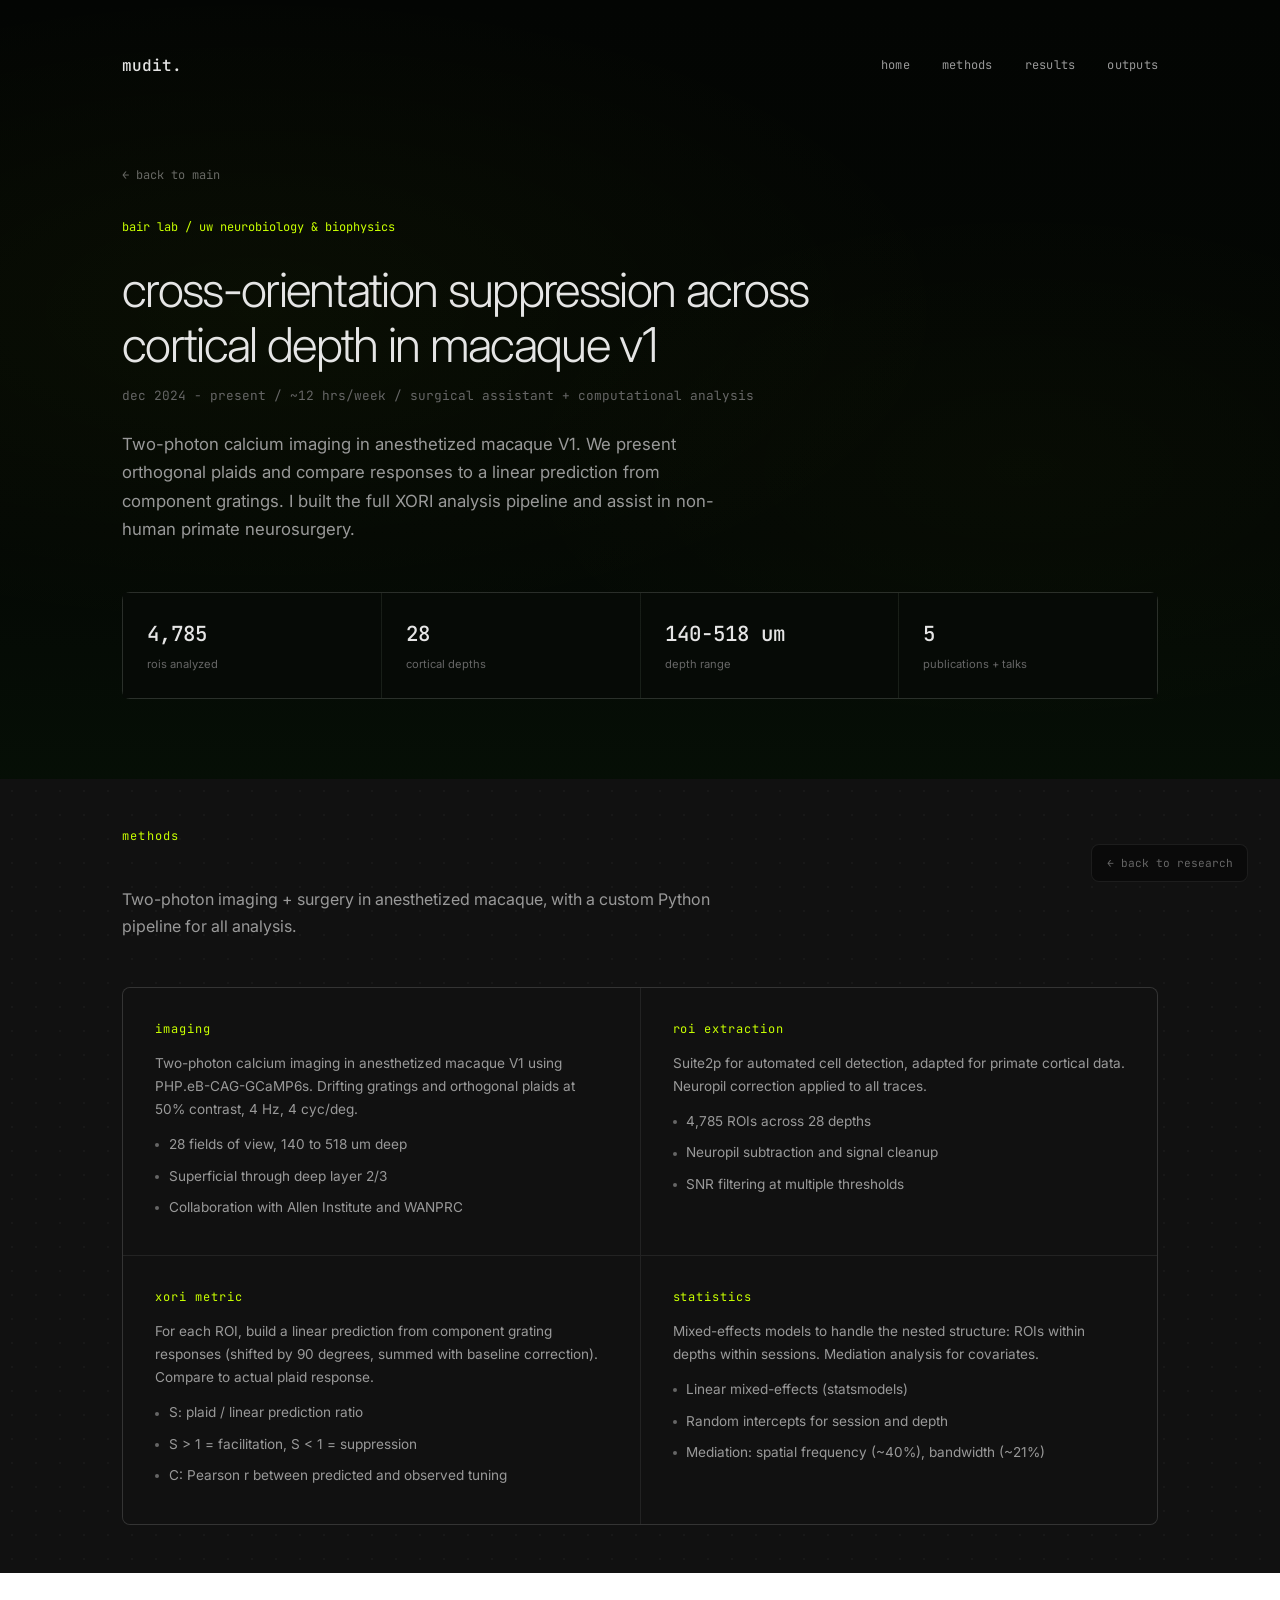
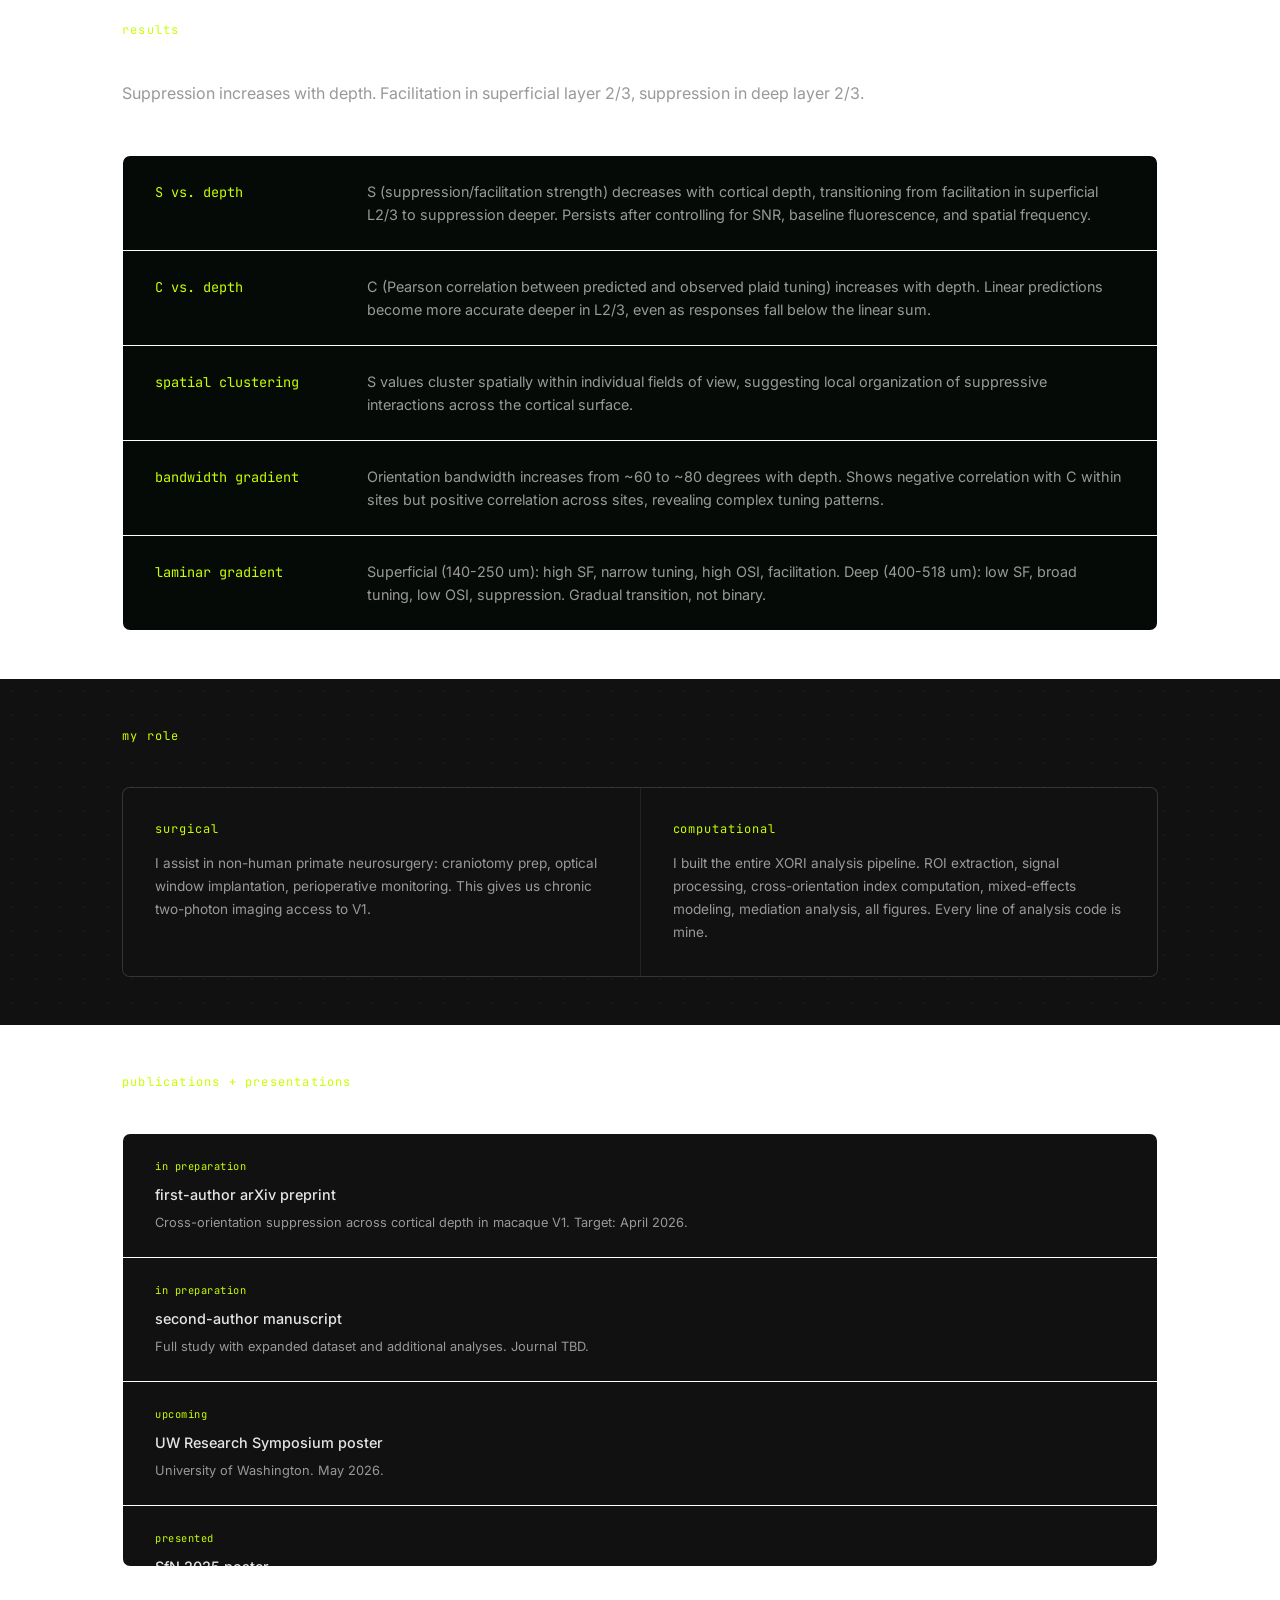
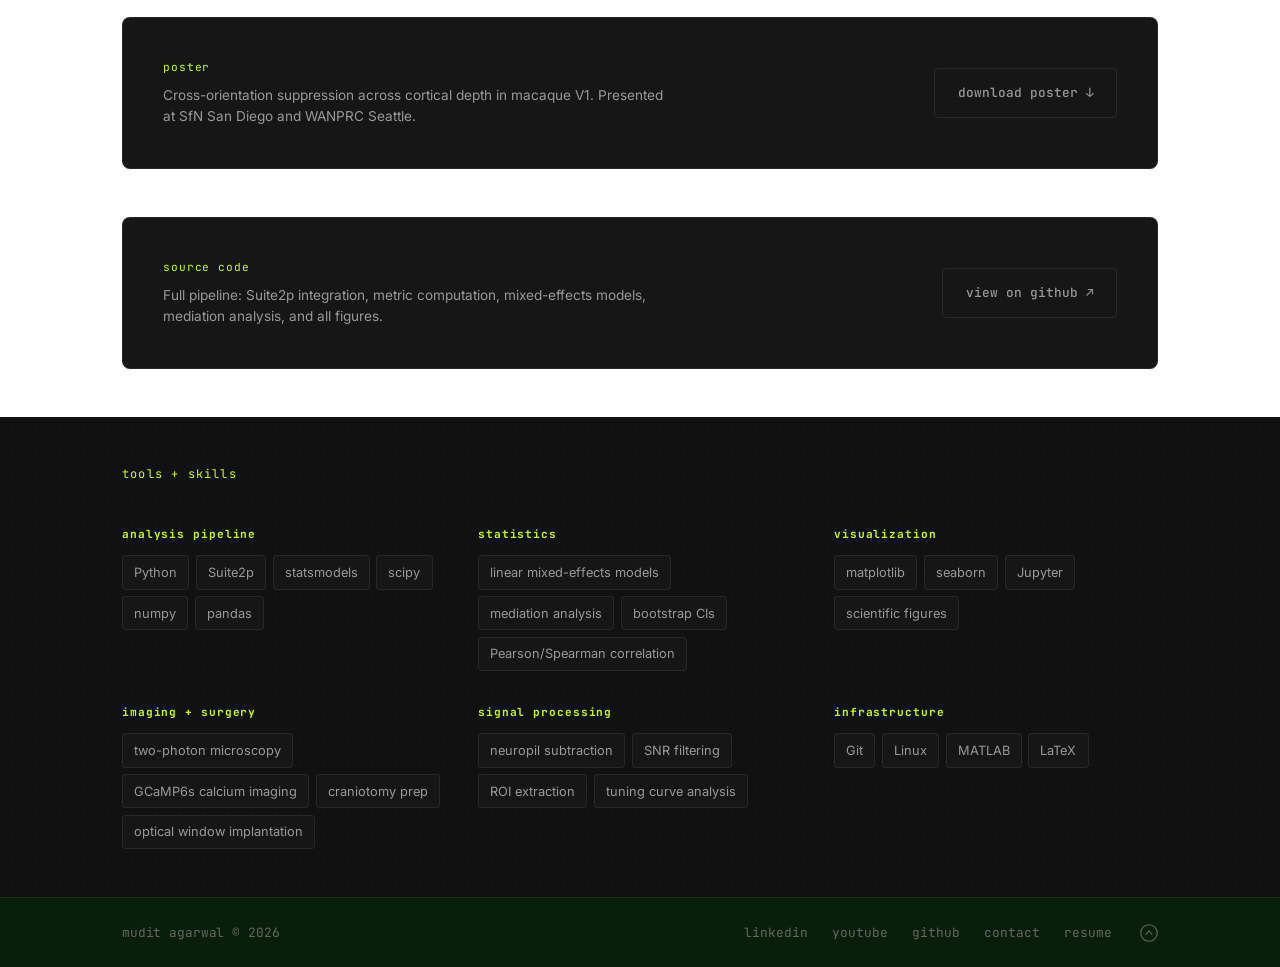
==== commit a7d824c4: "fix physician count, clinical total, resume links, about lead, add sfn poster - neurology shadowing:" ====
--- a/bair-lab.html
+++ b/bair-lab.html
@@ -5,7 +5,23 @@
   <meta name="viewport" content="width=device-width, initial-scale=1.0">
   <title>Bair Lab | Mudit Agarwal</title>
   <meta name="description" content="Two-photon calcium imaging of cross-orientation suppression in macaque V1. Bair Lab, University of Washington.">
-  <link rel="icon" type="image/svg+xml" href="favicon.svg">
+
+  <meta property="og:type" content="website">
+  <meta property="og:url" content="https://dreamlessx.com/bair-lab.html">
+  <meta property="og:title" content="Bair Lab | Mudit Agarwal">
+  <meta property="og:description" content="Two-photon calcium imaging of cross-orientation suppression in macaque V1. Bair Lab, University of Washington.">
+  <meta property="og:image" content="https://dreamlessx.com/og-image.png">
+  <meta property="og:image:width" content="1200">
+  <meta property="og:image:height" content="630">
+  <meta name="twitter:card" content="summary_large_image">
+  <meta name="twitter:title" content="Bair Lab | Mudit Agarwal">
+  <meta name="twitter:description" content="Two-photon calcium imaging of cross-orientation suppression in macaque V1.">
+  <meta name="twitter:image" content="https://dreamlessx.com/og-image.png">
+
+  <link rel="icon" href="favicon.ico?v=4" sizes="32x32">
+  <link rel="icon" type="image/svg+xml" href="favicon.svg?v=4">
+  <link rel="icon" type="image/png" sizes="32x32" href="favicon-32.png?v=4">
+  <link rel="apple-touch-icon" sizes="180x180" href="apple-touch-icon.png">
   <link rel="stylesheet" href="styles.css">
   <link rel="preconnect" href="https://fonts.googleapis.com">
   <link rel="preconnect" href="https://fonts.gstatic.com" crossorigin>
@@ -705,7 +721,7 @@
             <h4>poster</h4>
             <p>Cross-orientation suppression across cortical depth in macaque V1. Presented at SfN San Diego and WANPRC Seattle.</p>
           </div>
-          <a href="https://drive.google.com/file/d/PLACEHOLDER/view" target="_blank" rel="noopener" class="btn btn-ghost">download poster &nearr;</a>
+          <a href="sfn-poster.pdf" download class="btn btn-ghost">download poster &darr;</a>
         </div>
 
         <div class="repo-cta">
@@ -792,7 +808,7 @@
         <a href="https://youtube.com/@theoverzealouspremed" target="_blank" rel="noopener">youtube</a>
         <a href="https://github.com/dreamlessx" target="_blank" rel="noopener">github</a>
         <a href="index.html#mentorship">contact</a>
-        <a href="index.html#mentorship">resume</a>
+        <a href="resume.pdf" target="_blank" rel="noopener">resume</a>
         <button class="scroll-top-circle" onclick="window.scrollTo({top:0,behavior:'smooth'})" aria-label="Scroll to top">
           <svg width="18" height="18" viewBox="0 0 24 24" fill="none" stroke="currentColor" stroke-width="1.5" stroke-linecap="round" stroke-linejoin="round">
             <circle cx="12" cy="12" r="11"/>
--- a/styles.css
+++ b/styles.css
@@ -1230,7 +1230,8 @@
 }
 
 .inline-footer {
-  font-size: 0.85rem;
+  font-family: var(--mono);
+  font-size: 0.8rem;
   color: var(--text-dim);
   background: #0a1f0a;
   position: absolute;
@@ -1288,7 +1289,7 @@
 
 .footer-links a {
   font-family: var(--mono);
-  font-size: 0.85rem;
+  font-size: inherit;
   color: var(--text-dim);
   transition: color var(--transition);
 }
@@ -1691,6 +1692,7 @@
 }
 
 #clinical .section-intro {
+  max-width: none;
   margin-bottom: 1.25rem;
   font-size: 0.9rem;
 }
@@ -1950,6 +1952,7 @@
   border: 1px solid var(--border);
   border-radius: 8px;
   overflow: hidden;
+  max-width: 100%;
 }
 
 .pub-item {
@@ -2016,6 +2019,7 @@
   font-size: 0.85rem;
   color: var(--text-secondary);
   line-height: 1.6;
+  min-width: 0;
 }
 
 .pub-item strong {
@@ -2819,6 +2823,11 @@
     grid-template-columns: repeat(2, 1fr);
   }
 
+  /* more room between form and footer on mobile */
+  #mentorship > .container {
+    padding-bottom: 8rem;
+  }
+
   /* inline footer stacks */
   .inline-footer-inner {
     flex-direction: column;
